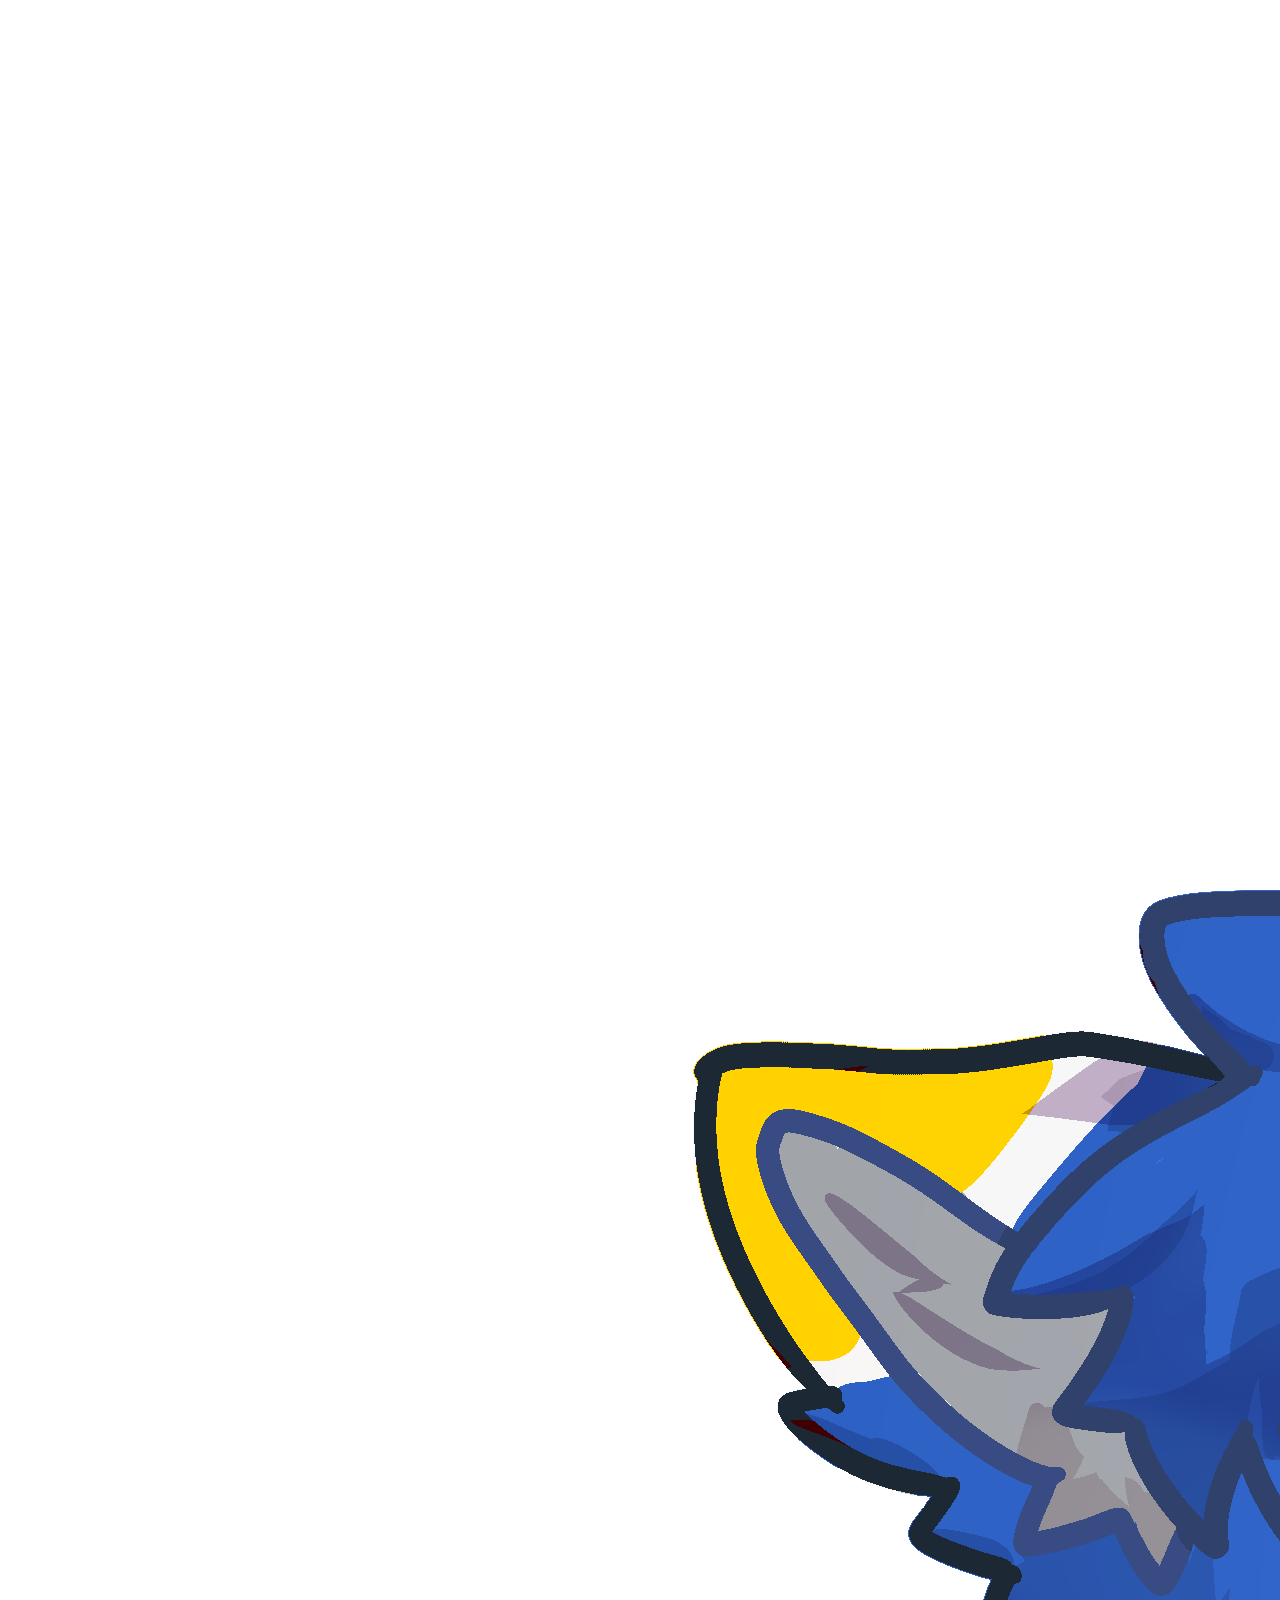
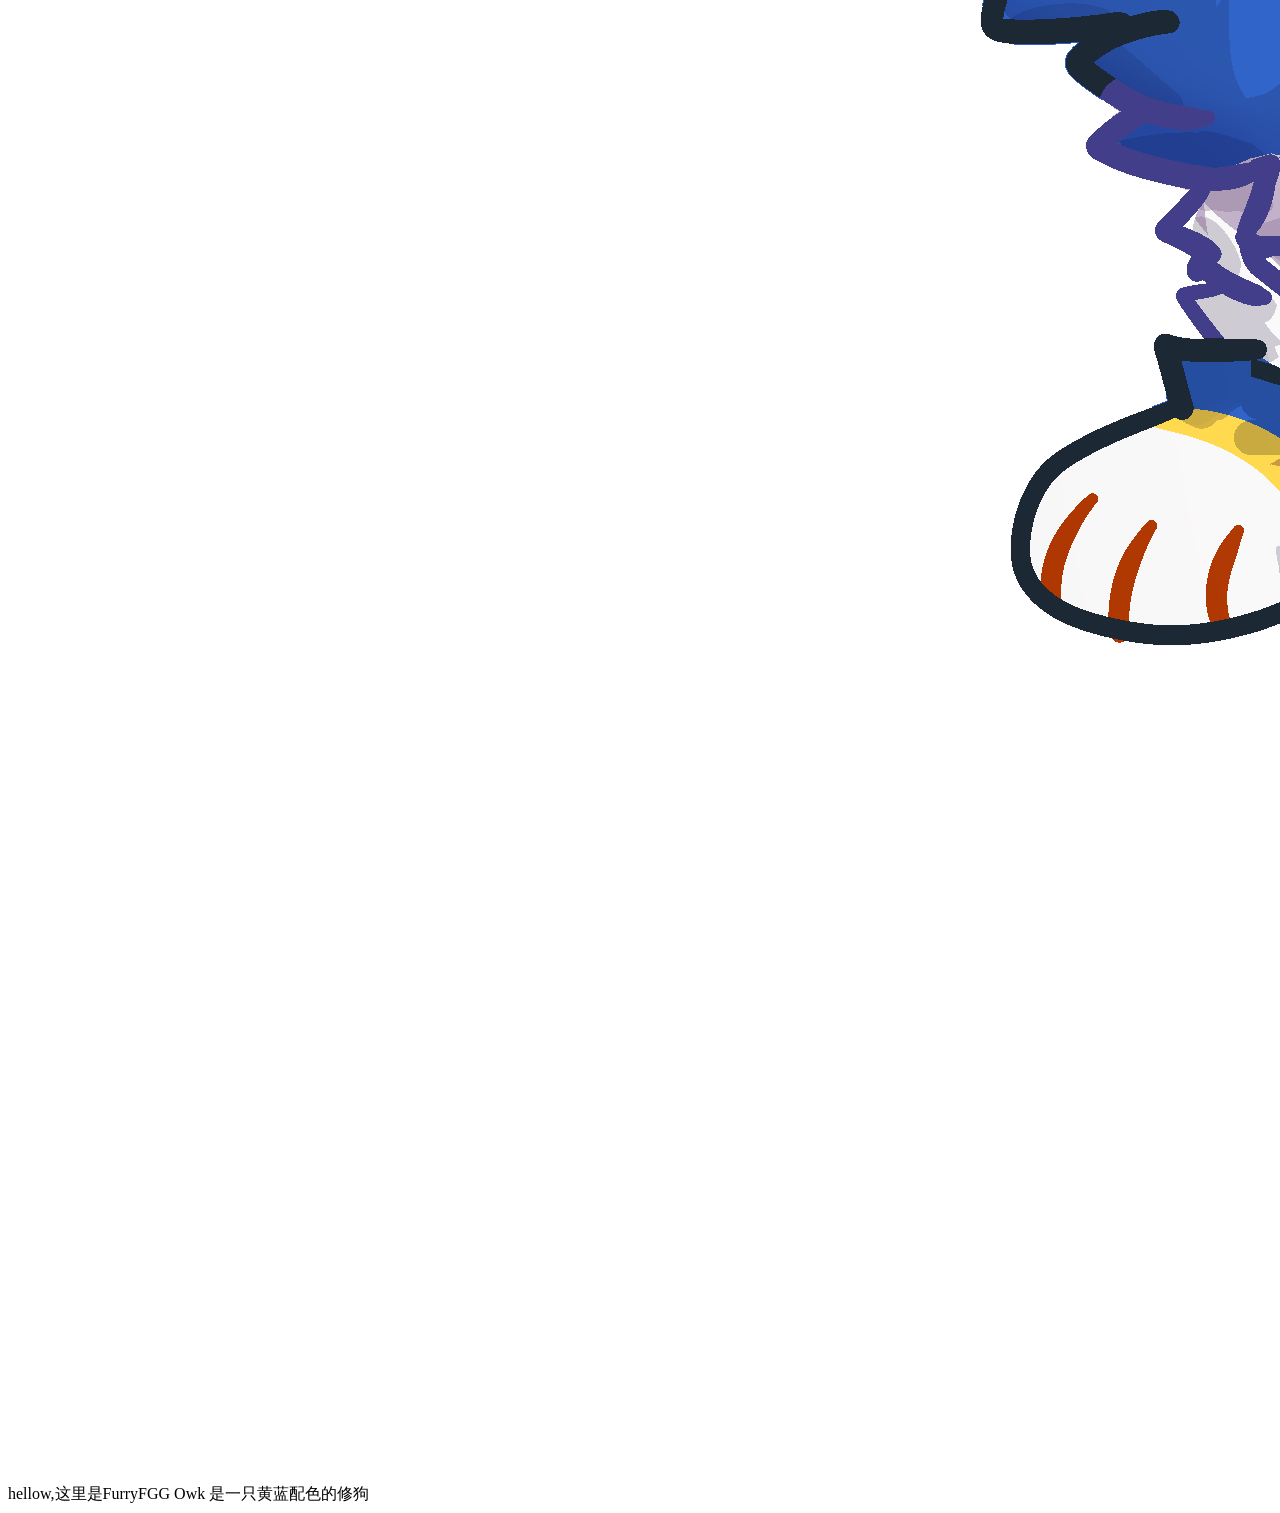
==== index.html @ 23e14002 "Update and rename Untitled-1.html to index.html" ====
<!DOCTYPE html>
<html lang="en">
<head>
    <meta charset="UTF-8">
    <meta name="viewport" content="width=device-width, initial-scale=1.0">
    <title>Document</title>
</head>
<body>
    <img src="001-4.png" alt="嗷？稿子去哪里了捏？">
    hellow,这里是FurryFGG Owk
    是一只黄蓝配色的修狗
</body>
</html>
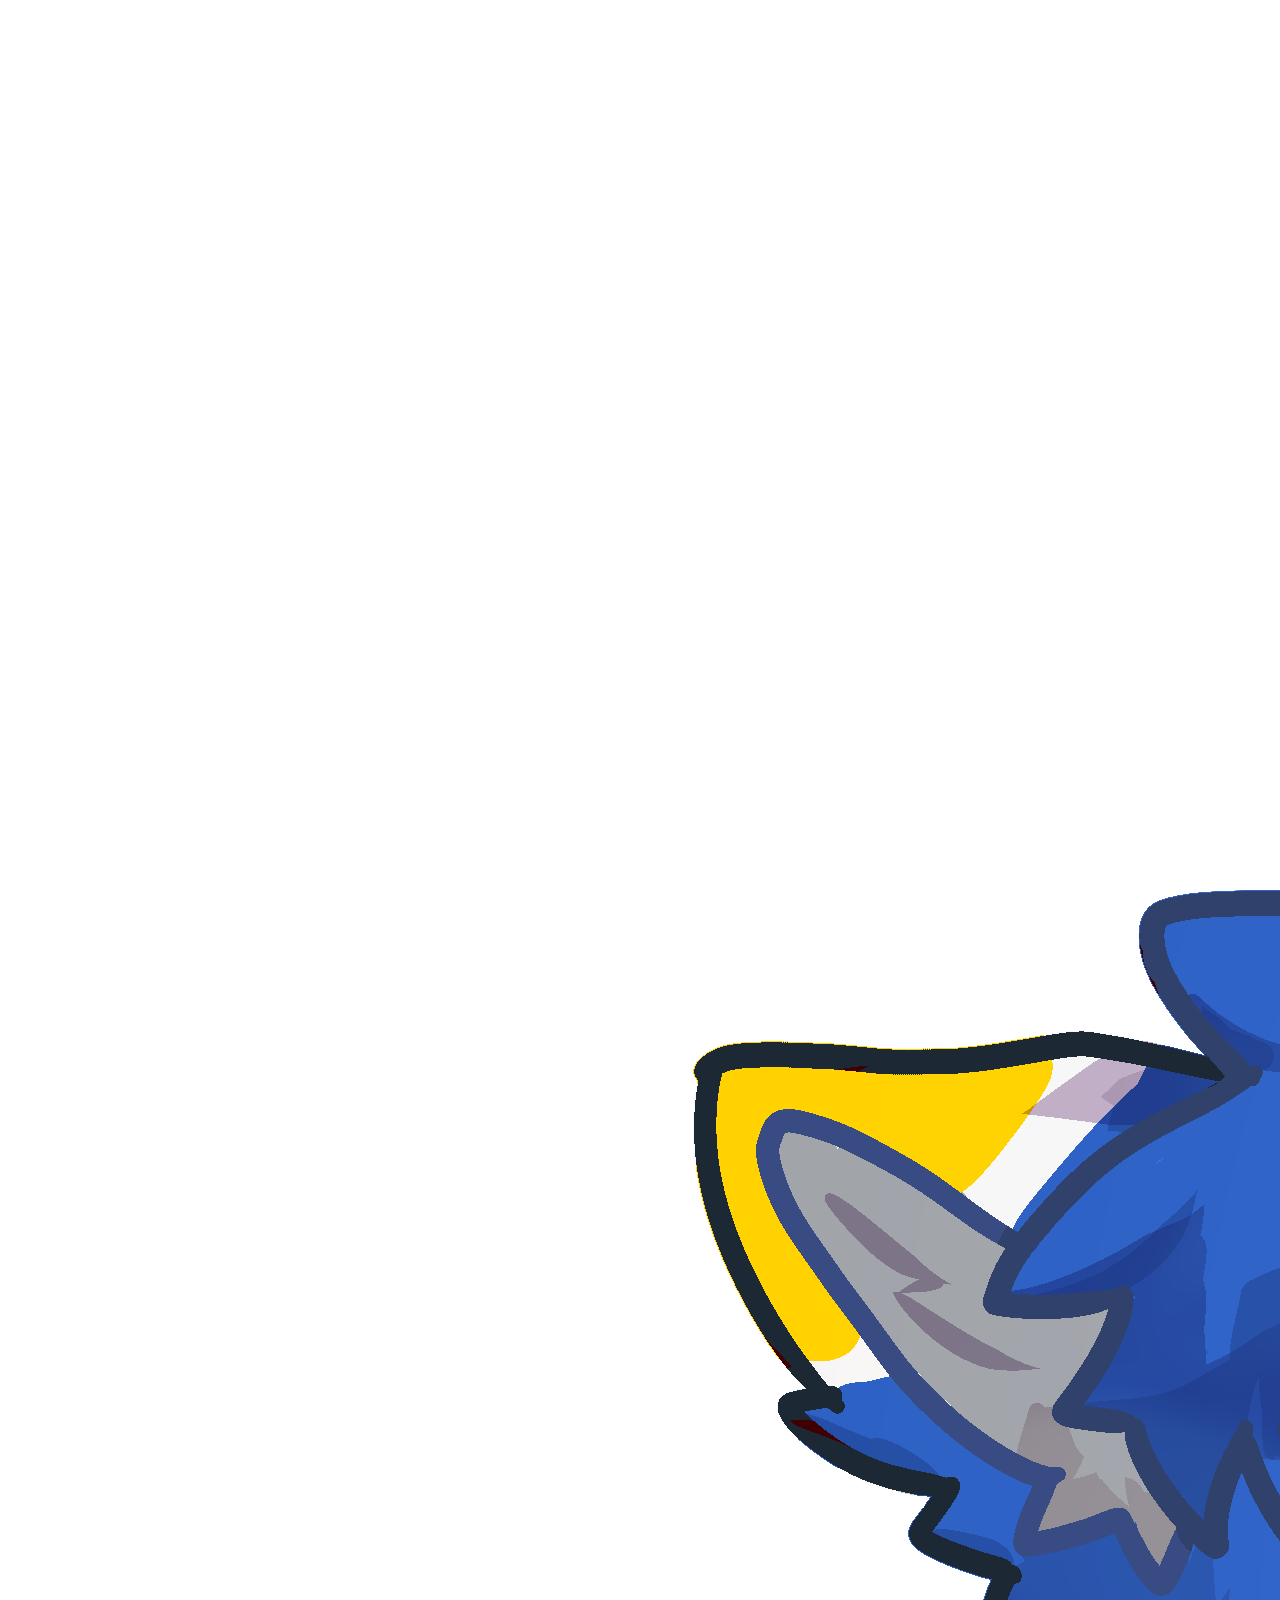
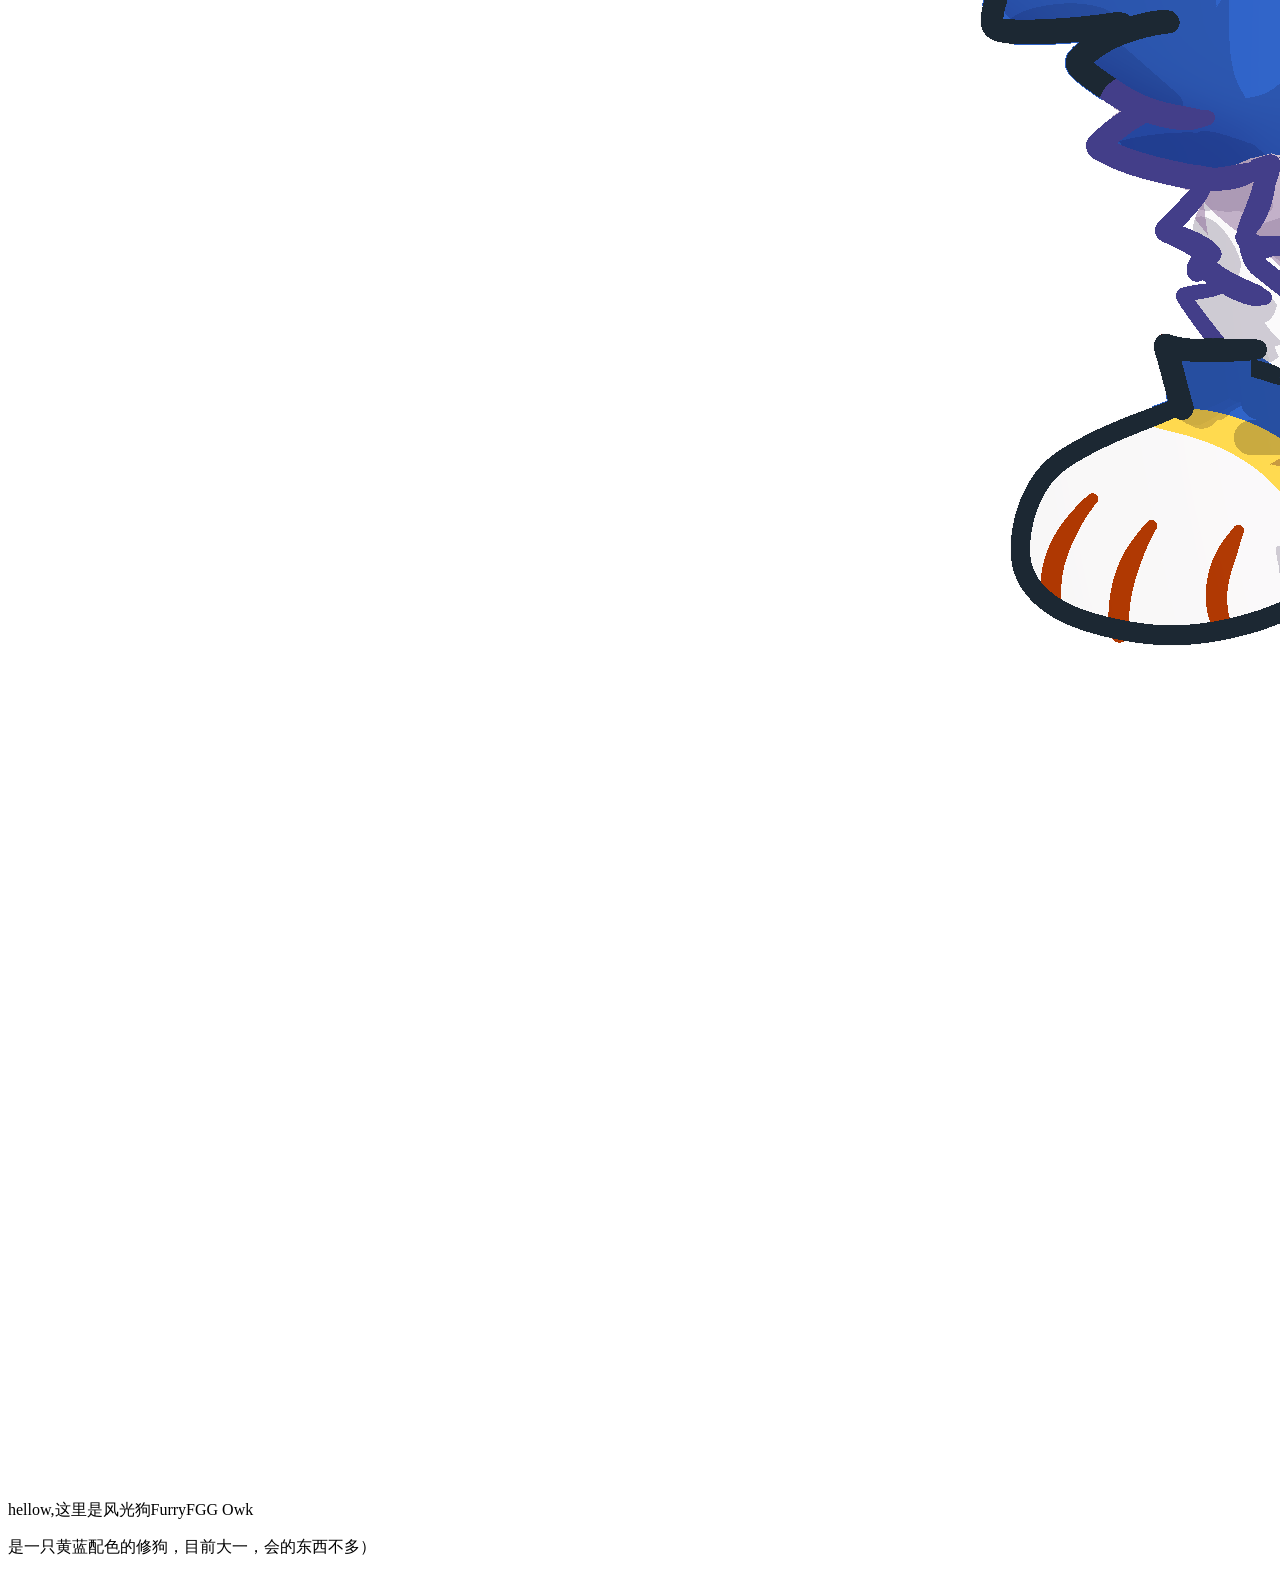
==== commit 3b3ea36e: "Update index.html" ====
--- a/index.html
+++ b/index.html
@@ -7,7 +7,7 @@
 </head>
 <body>
     <img src="001-4.png" alt="嗷？稿子去哪里了捏？">
-    hellow,这里是FurryFGG Owk
-    是一只黄蓝配色的修狗
+    <p>hellow,这里是风光狗FurryFGG Owk</p>
+    <p>是一只黄蓝配色的修狗，目前大一，会的东西不多）</p>
 </body>
 </html>
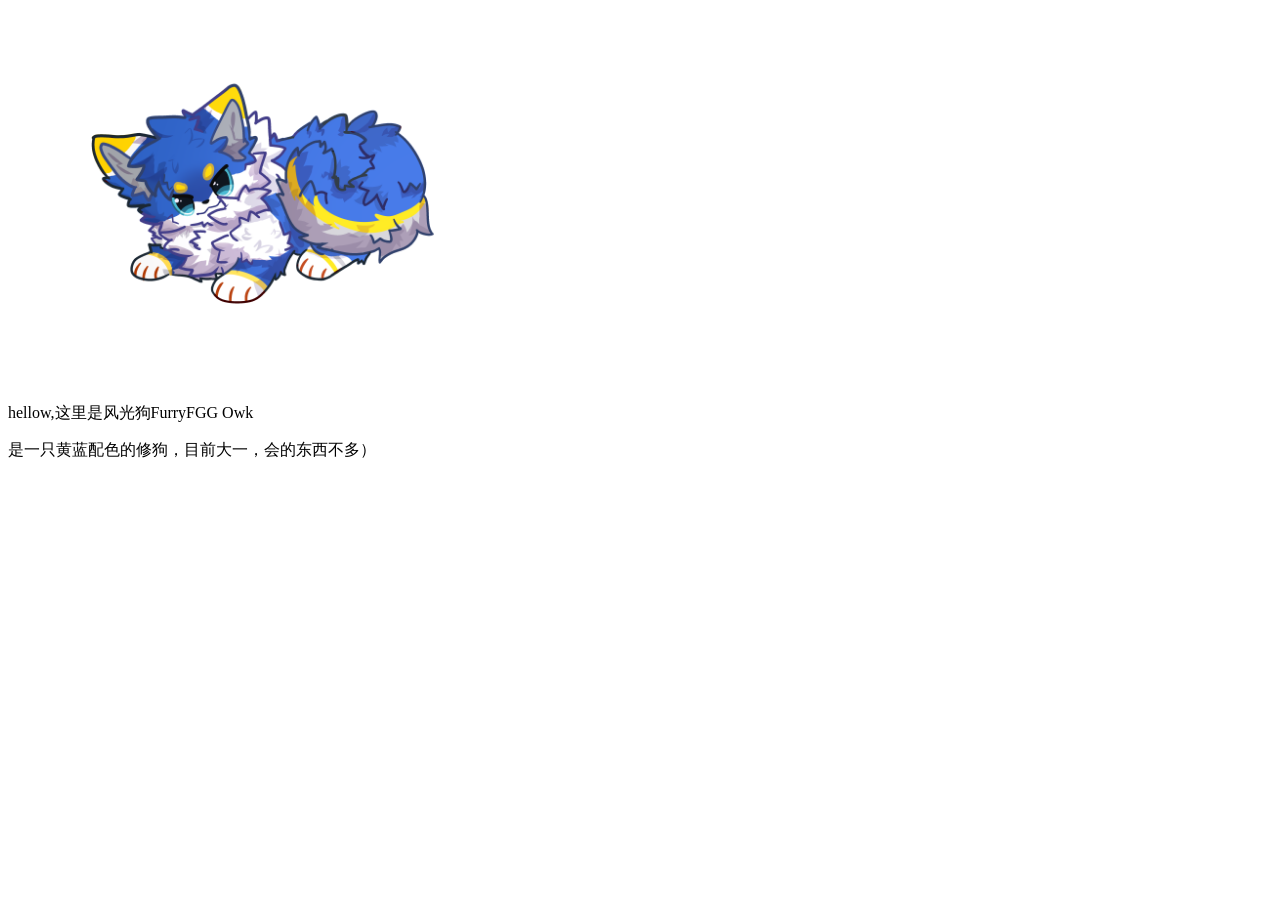
==== commit fd47031b: "Update index.html" ====
--- a/index.html
+++ b/index.html
@@ -6,7 +6,7 @@
     <title>Document</title>
 </head>
 <body>
-    <img src="001-4.png" alt="嗷？稿子去哪里了捏？">
+    <img src="001-4.png" width="500" alt="嗷？稿子去哪里了捏？">
     <p>hellow,这里是风光狗FurryFGG Owk</p>
     <p>是一只黄蓝配色的修狗，目前大一，会的东西不多）</p>
 </body>
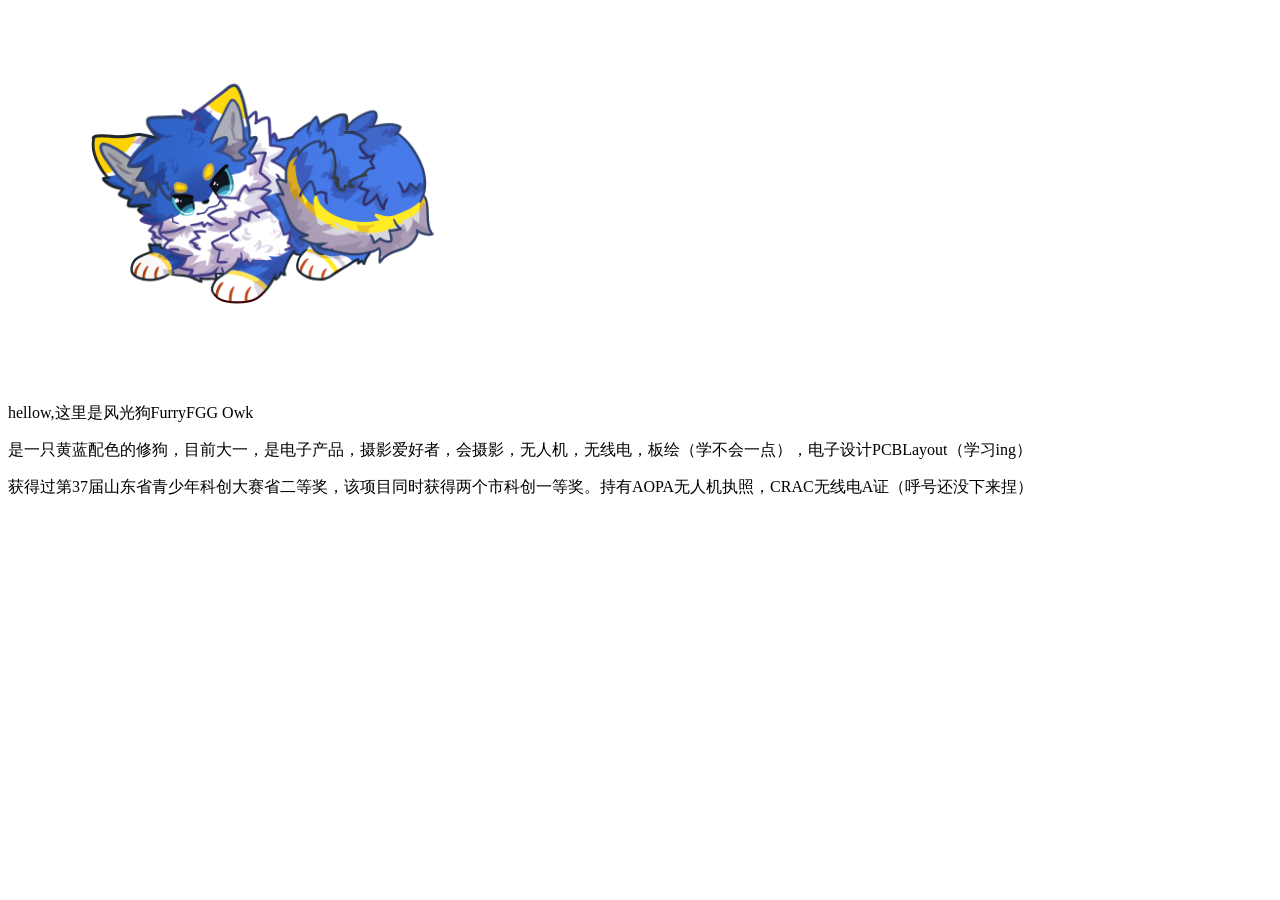
==== commit 7f468c36: "Update index.html" ====
--- a/index.html
+++ b/index.html
@@ -8,6 +8,7 @@
 <body>
     <img src="001-4.png" width="500" alt="嗷？稿子去哪里了捏？">
     <p>hellow,这里是风光狗FurryFGG Owk</p>
-    <p>是一只黄蓝配色的修狗，目前大一，会的东西不多）</p>
+    <p>是一只黄蓝配色的修狗，目前大一，是电子产品，摄影爱好者，会摄影，无人机，无线电，板绘（学不会一点），电子设计PCBLayout（学习ing）</p>
+    <p>获得过第37届山东省青少年科创大赛省二等奖，该项目同时获得两个市科创一等奖。持有AOPA无人机执照，CRAC无线电A证（呼号还没下来捏）</p>
 </body>
 </html>
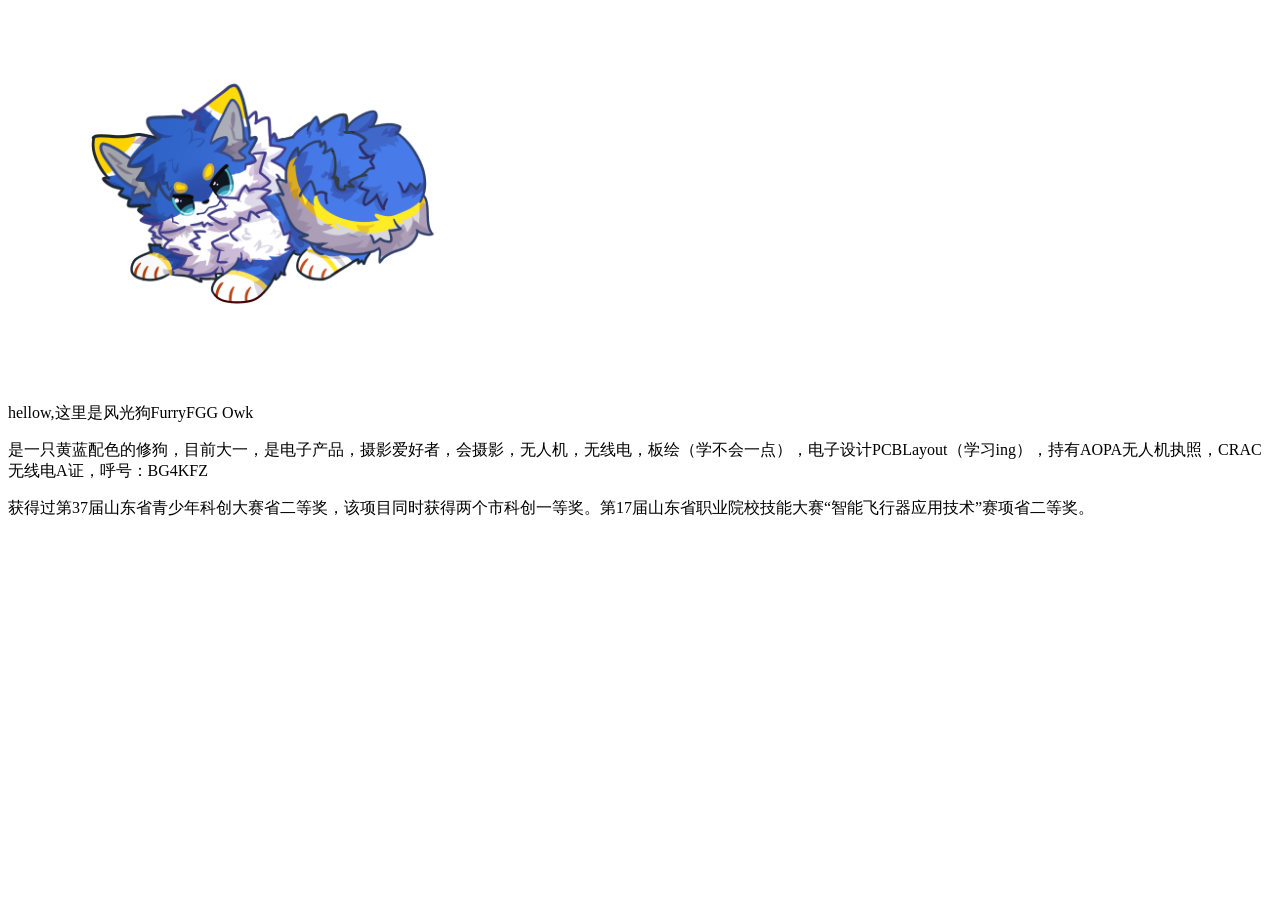
==== commit 95823520: "index.html" ====
--- a/index.html
+++ b/index.html
@@ -8,7 +8,7 @@
 <body>
     <img src="001-4.png" width="500" alt="嗷？稿子去哪里了捏？">
     <p>hellow,这里是风光狗FurryFGG Owk</p>
-    <p>是一只黄蓝配色的修狗，目前大一，是电子产品，摄影爱好者，会摄影，无人机，无线电，板绘（学不会一点），电子设计PCBLayout（学习ing）</p>
-    <p>获得过第37届山东省青少年科创大赛省二等奖，该项目同时获得两个市科创一等奖。持有AOPA无人机执照，CRAC无线电A证（呼号还没下来捏）</p>
+    <p>是一只黄蓝配色的修狗，目前大一，是电子产品，摄影爱好者，会摄影，无人机，无线电，板绘（学不会一点），电子设计PCBLayout（学习ing），持有AOPA无人机执照，CRAC无线电A证，呼号：BG4KFZ</p>
+    <p>获得过第37届山东省青少年科创大赛省二等奖，该项目同时获得两个市科创一等奖。第17届山东省职业院校技能大赛“智能飞行器应用技术”赛项省二等奖。</p>
 </body>
 </html>
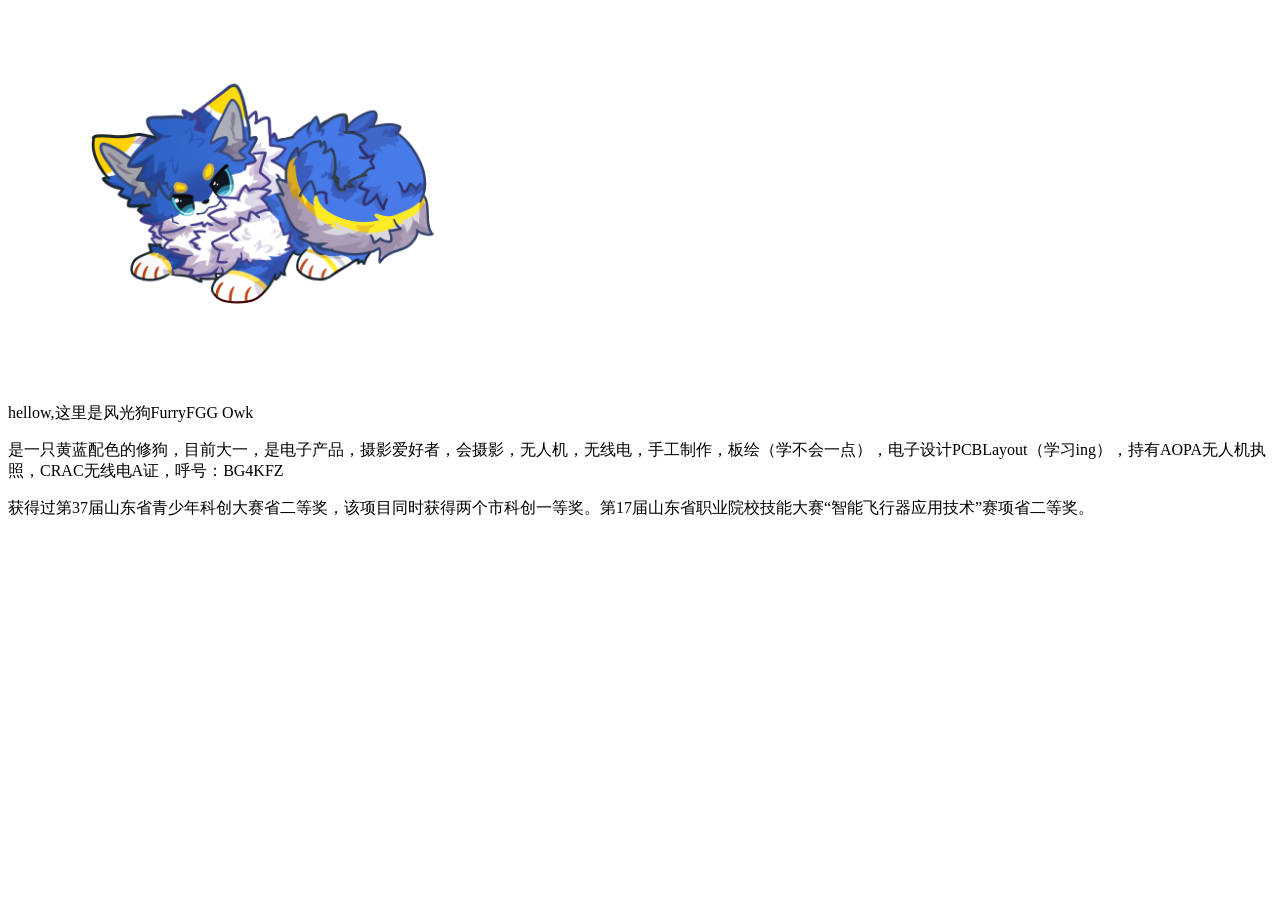
==== commit 83382568: "index.html" ====
--- a/index.html
+++ b/index.html
@@ -8,7 +8,7 @@
 <body>
     <img src="001-4.png" width="500" alt="嗷？稿子去哪里了捏？">
     <p>hellow,这里是风光狗FurryFGG Owk</p>
-    <p>是一只黄蓝配色的修狗，目前大一，是电子产品，摄影爱好者，会摄影，无人机，无线电，板绘（学不会一点），电子设计PCBLayout（学习ing），持有AOPA无人机执照，CRAC无线电A证，呼号：BG4KFZ</p>
+    <p>是一只黄蓝配色的修狗，目前大一，是电子产品，摄影爱好者，会摄影，无人机，无线电，手工制作，板绘（学不会一点），电子设计PCBLayout（学习ing），持有AOPA无人机执照，CRAC无线电A证，呼号：BG4KFZ</p>
     <p>获得过第37届山东省青少年科创大赛省二等奖，该项目同时获得两个市科创一等奖。第17届山东省职业院校技能大赛“智能飞行器应用技术”赛项省二等奖。</p>
 </body>
 </html>
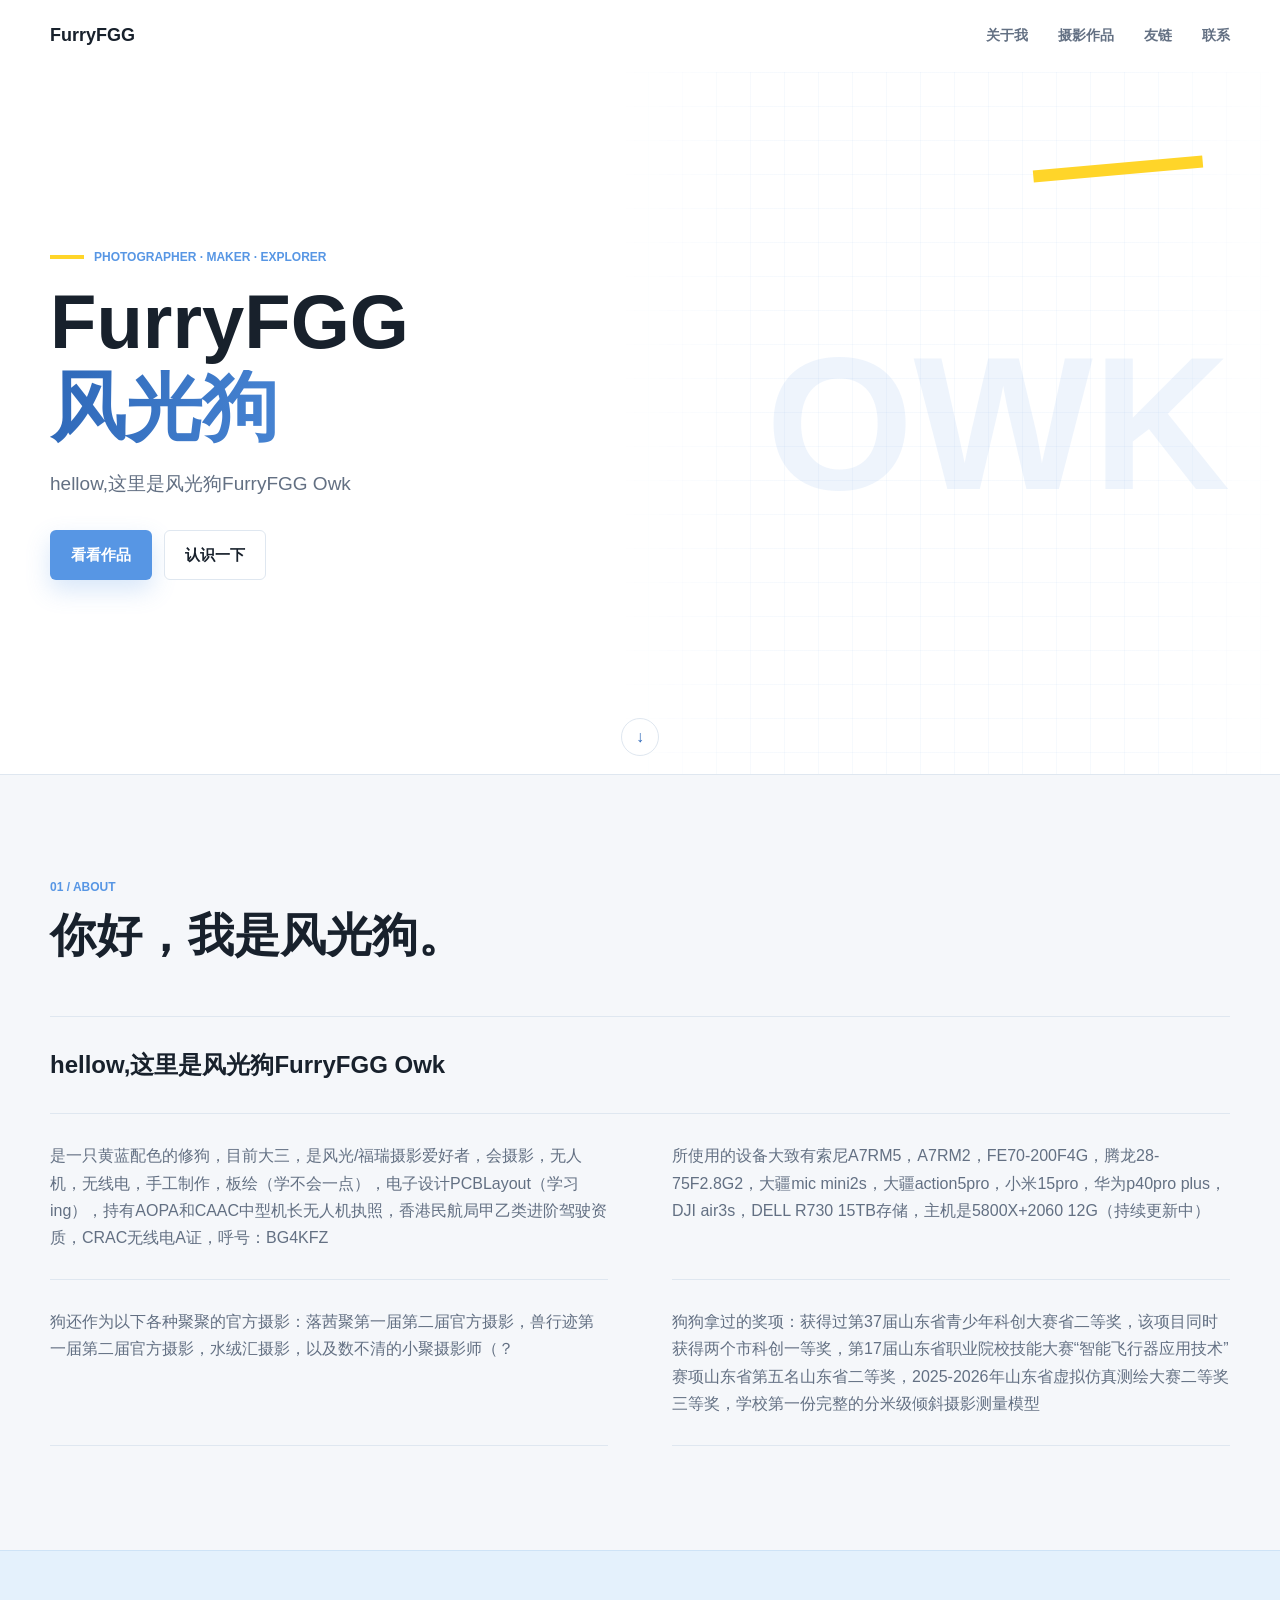
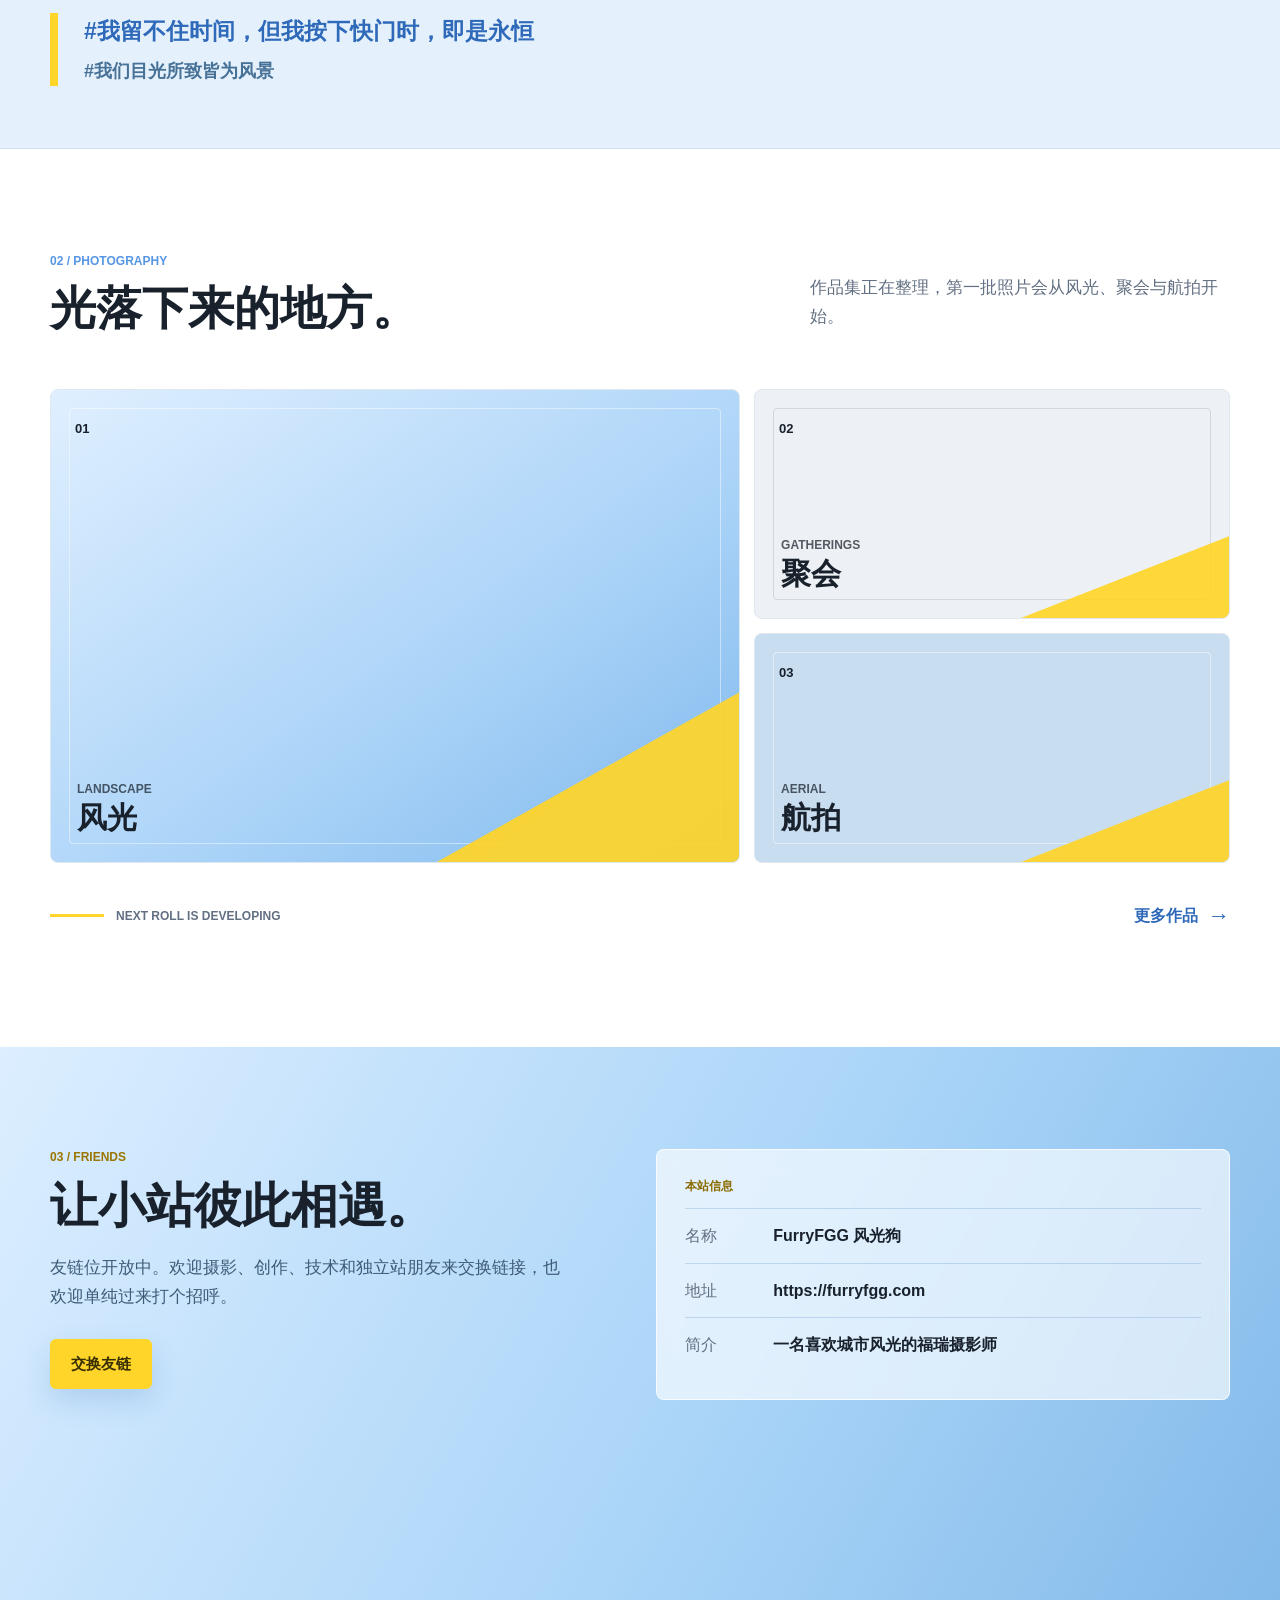
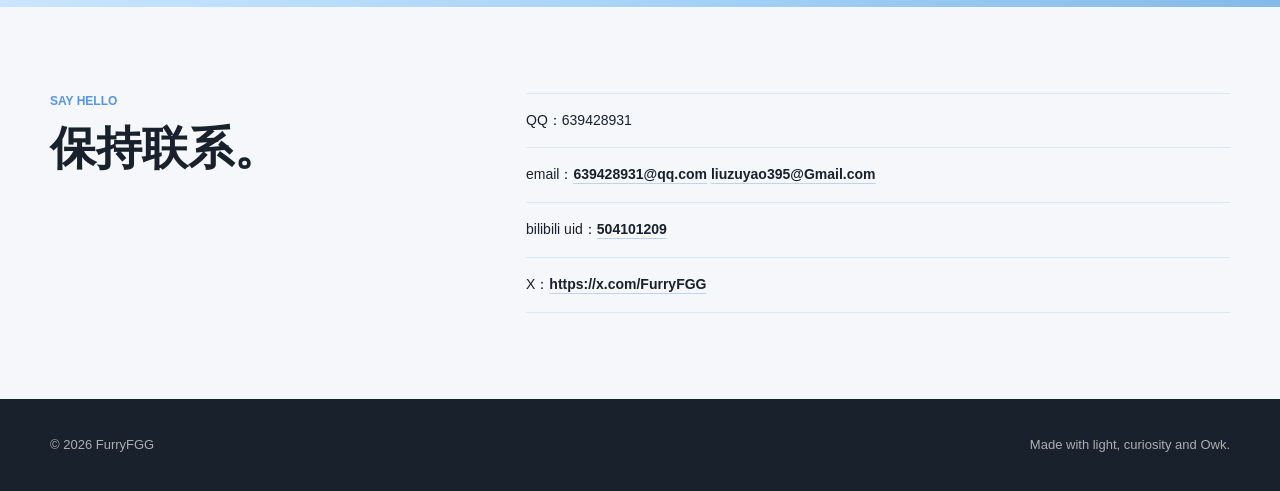
==== commit 31b45faa: "Redesign personal photography site" ====
--- a/index.html
+++ b/index.html
@@ -1,14 +1,203 @@
-<!DOCTYPE html>
-<html lang="en">
-<head>
-    <meta charset="UTF-8">
-    <meta name="viewport" content="width=device-width, initial-scale=1.0">
-    <title>Document</title>
-</head>
-<body>
-    <img src="001-4.png" width="500" alt="嗷？稿子去哪里了捏？">
-    <p>hellow,这里是风光狗FurryFGG Owk</p>
-    <p>是一只黄蓝配色的修狗，目前大一，是电子产品，摄影爱好者，会摄影，无人机，无线电，手工制作，板绘（学不会一点），电子设计PCBLayout（学习ing），持有AOPA无人机执照，CRAC无线电A证，呼号：BG4KFZ</p>
-    <p>获得过第37届山东省青少年科创大赛省二等奖，该项目同时获得两个市科创一等奖。第17届山东省职业院校技能大赛“智能飞行器应用技术”赛项省二等奖。</p>
-</body>
-</html>
+<!doctype html>
+<html lang="zh-CN">
+  <head>
+    <meta charset="UTF-8" />
+    <meta name="viewport" content="width=device-width, initial-scale=1.0" />
+    <meta name="theme-color" content="#4f8fe8" />
+    <meta
+      name="description"
+      content="FurryFGG 风光狗的个人主页，记录摄影、无人机、无线电与创作。"
+    />
+    <meta property="og:type" content="website" />
+    <meta property="og:title" content="FurryFGG 风光狗" />
+    <meta
+      property="og:description"
+      content="把光影、飞行与毛茸茸的日常装进一座小站。"
+    />
+    <meta property="og:url" content="https://furryfgg.com/" />
+    <title>FurryFGG 风光狗的个人网站 Owk</title>
+    <link rel="canonical" href="https://furryfgg.com/" />
+    <link rel="manifest" href="site.webmanifest" />
+    <link rel="stylesheet" href="styles.css" />
+    <script src="script.js" defer></script>
+  </head>
+  <body>
+    <a class="skip-link" href="#main">跳到主要内容</a>
+
+    <header class="site-header" data-header>
+      <a class="brand" href="#top" aria-label="返回首页">
+        <span>FurryFGG</span>
+      </a>
+
+      <button
+        class="menu-toggle"
+        type="button"
+        aria-label="打开导航"
+        aria-expanded="false"
+        aria-controls="site-nav"
+        data-menu-toggle
+      >
+        <span></span>
+        <span></span>
+        <span></span>
+      </button>
+
+      <nav class="site-nav" id="site-nav" aria-label="主要导航" data-nav>
+        <a href="#about">关于我</a>
+        <a href="#photography">摄影作品</a>
+        <a href="#friends">友链</a>
+        <a href="#contact">联系</a>
+      </nav>
+    </header>
+
+    <main id="main">
+      <section class="hero" id="top" aria-labelledby="hero-title">
+        <div class="hero-grid" aria-hidden="true"></div>
+        <div class="hero-accent" aria-hidden="true"></div>
+
+        <div class="hero-inner">
+          <div class="hero-copy">
+            <p class="eyebrow">PHOTOGRAPHER · MAKER · EXPLORER</p>
+            <h1 id="hero-title">
+              <span>FurryFGG</span>
+              <strong>风光狗</strong>
+            </h1>
+            <p class="hero-lead">hellow,这里是风光狗FurryFGG Owk</p>
+            <div class="hero-actions">
+              <a class="button button-primary" href="#photography">看看作品</a>
+              <a class="button button-secondary" href="#about">认识一下</a>
+            </div>
+          </div>
+          <p class="hero-watermark" aria-hidden="true">OWK</p>
+        </div>
+
+        <a class="scroll-cue" href="#about" aria-label="向下查看关于我">
+          <span aria-hidden="true">↓</span>
+        </a>
+      </section>
+
+      <section class="section about-section" id="about" aria-labelledby="about-title">
+        <div class="section-inner">
+          <div class="section-heading reveal">
+            <p class="section-number">01 / ABOUT</p>
+            <h2 id="about-title">你好，我是风光狗。</h2>
+          </div>
+
+          <div class="about-source reveal">
+            <p>hellow,这里是风光狗FurryFGG Owk</p>
+            <p>是一只黄蓝配色的修狗，目前大三，是风光/福瑞摄影爱好者，会摄影，无人机，无线电，手工制作，板绘（学不会一点），电子设计PCBLayout（学习ing），持有AOPA和CAAC中型机长无人机执照，香港民航局甲乙类进阶驾驶资质，CRAC无线电A证，呼号：BG4KFZ</p>
+            <p>所使用的设备大致有索尼A7RM5，A7RM2，FE70-200F4G，腾龙28-75F2.8G2，大疆mic mini2s，大疆action5pro，小米15pro，华为p40pro plus，DJI air3s，DELL R730 15TB存储，主机是5800X+2060 12G（持续更新中）</p>
+            <p>狗还作为以下各种聚聚的官方摄影：落茜聚第一届第二届官方摄影，兽行迹第一届第二届官方摄影，水绒汇摄影，以及数不清的小聚摄影师（？</p>
+            <p>狗狗拿过的奖项：获得过第37届山东省青少年科创大赛省二等奖，该项目同时获得两个市科创一等奖，第17届山东省职业院校技能大赛“智能飞行器应用技术”赛项山东省第五名山东省二等奖，2025-2026年山东省虚拟仿真测绘大赛二等奖三等奖，学校第一份完整的分米级倾斜摄影测量模型</p>
+          </div>
+        </div>
+      </section>
+
+      <aside class="signature-band reveal" aria-label="个人签名">
+        <div class="signature-inner">
+          <span aria-hidden="true"></span>
+          <blockquote>
+            <p>#我留不住时间，但我按下快门时，即是永恒</p>
+            <p>#我们目光所致皆为风景</p>
+          </blockquote>
+        </div>
+      </aside>
+
+      <section class="section photography-section" id="photography" aria-labelledby="photo-title">
+        <div class="section-inner">
+          <div class="section-heading section-heading-row reveal">
+            <div>
+              <p class="section-number">02 / PHOTOGRAPHY</p>
+              <h2 id="photo-title">光落下来的地方。</h2>
+            </div>
+            <p>作品集正在整理，第一批照片会从风光、聚会与航拍开始。</p>
+          </div>
+
+          <div class="photo-grid" aria-label="摄影作品占位">
+            <article class="photo-slot photo-slot-feature reveal">
+              <span class="photo-index">01</span>
+              <div>
+                <p>LANDSCAPE</p>
+                <h3>风光</h3>
+              </div>
+            </article>
+            <article class="photo-slot photo-slot-warm reveal">
+              <span class="photo-index">02</span>
+              <div>
+                <p>GATHERINGS</p>
+                <h3>聚会</h3>
+              </div>
+            </article>
+            <article class="photo-slot photo-slot-dark reveal">
+              <span class="photo-index">03</span>
+              <div>
+                <p>AERIAL</p>
+                <h3>航拍</h3>
+              </div>
+            </article>
+          </div>
+
+          <div class="photo-footer reveal">
+            <p class="coming-note"><span></span> NEXT ROLL IS DEVELOPING</p>
+            <a class="more-link" href="gallery.html">更多作品 <span aria-hidden="true">→</span></a>
+          </div>
+        </div>
+      </section>
+
+      <section class="friends-section" id="friends" aria-labelledby="friends-title">
+        <div class="friends-inner">
+          <div class="friends-copy reveal">
+            <p class="section-number section-number-light">03 / FRIENDS</p>
+            <h2 id="friends-title">让小站彼此相遇。</h2>
+            <p>
+              友链位开放中。欢迎摄影、创作、技术和独立站朋友来交换链接，也欢迎单纯过来打个招呼。
+            </p>
+            <a
+              class="button button-yellow"
+              href="mailto:liuzuyao395@gmail.com?subject=FurryFGG%20友链交换"
+            >交换友链</a>
+          </div>
+
+          <div class="friend-info reveal" aria-label="本站友链信息">
+            <p class="friend-info-label">本站信息</p>
+            <dl>
+              <div>
+                <dt>名称</dt>
+                <dd>FurryFGG 风光狗</dd>
+              </div>
+              <div>
+                <dt>地址</dt>
+                <dd>https://furryfgg.com</dd>
+              </div>
+              <div>
+                <dt>简介</dt>
+                <dd>一名喜欢城市风光的福瑞摄影师</dd>
+              </div>
+            </dl>
+          </div>
+        </div>
+      </section>
+
+      <section class="section contact-section" id="contact" aria-labelledby="contact-title">
+        <div class="section-inner contact-inner reveal">
+          <div>
+            <p class="section-number">SAY HELLO</p>
+            <h2 id="contact-title">保持联系。</h2>
+          </div>
+
+          <div class="contact-source">
+            <p>QQ：639428931</p>
+            <p>email：<a href="mailto:639428931@qq.com">639428931@qq.com</a> <a href="mailto:liuzuyao395@Gmail.com">liuzuyao395@Gmail.com</a></p>
+            <p>bilibili uid：<a href="https://space.bilibili.com/504101209" target="_blank" rel="noreferrer">504101209</a></p>
+            <p>X：<a href="https://x.com/FurryFGG" target="_blank" rel="noreferrer">https://x.com/FurryFGG</a></p>
+          </div>
+        </div>
+      </section>
+    </main>
+
+    <footer class="site-footer">
+      <p>© <span data-year>2026</span> FurryFGG</p>
+      <p>Made with light, curiosity and Owk.</p>
+    </footer>
+  </body>
+</html>
--- a/styles.css
+++ b/styles.css
@@ -0,0 +1,1234 @@
+:root {
+  --blue: #5796e4;
+  --blue-deep: #2f69b9;
+  --blue-light: #b8ddff;
+  --yellow: #ffd529;
+  --yellow-deep: #e4ac00;
+  --ink: #18212c;
+  --muted: #637083;
+  --paper: #ffffff;
+  --soft: #f5f7fa;
+  --line: #dfe7f0;
+  --header-height: 72px;
+  --content-width: 1180px;
+  --shadow: 0 18px 55px rgba(47, 105, 185, 0.12);
+}
+
+*,
+*::before,
+*::after {
+  box-sizing: border-box;
+  letter-spacing: 0;
+}
+
+html {
+  scroll-behavior: smooth;
+  scroll-padding-top: calc(var(--header-height) + 20px);
+}
+
+body {
+  margin: 0;
+  color: var(--ink);
+  background: var(--paper);
+  font-family: "Segoe UI", "PingFang SC", "Microsoft YaHei", sans-serif;
+  font-size: 16px;
+  line-height: 1.7;
+  -webkit-font-smoothing: antialiased;
+}
+
+body.nav-open {
+  overflow: hidden;
+}
+
+a {
+  color: inherit;
+  text-decoration: none;
+}
+
+button,
+a {
+  -webkit-tap-highlight-color: transparent;
+}
+
+button {
+  color: inherit;
+  font: inherit;
+}
+
+.skip-link {
+  position: fixed;
+  z-index: 1000;
+  top: 12px;
+  left: 12px;
+  padding: 8px 12px;
+  color: var(--paper);
+  background: var(--blue-deep);
+  border-radius: 4px;
+  transform: translateY(-160%);
+}
+
+.skip-link:focus {
+  transform: translateY(0);
+}
+
+.site-header {
+  position: fixed;
+  z-index: 100;
+  top: 0;
+  right: 0;
+  left: 0;
+  height: var(--header-height);
+  display: flex;
+  align-items: center;
+  justify-content: space-between;
+  padding: 0 max(24px, calc((100% - var(--content-width)) / 2));
+  border-bottom: 1px solid transparent;
+  background: rgba(255, 255, 255, 0.84);
+  backdrop-filter: blur(16px);
+  transition: box-shadow 180ms ease, border-color 180ms ease;
+}
+
+.site-header.is-scrolled {
+  border-color: rgba(220, 226, 234, 0.88);
+  box-shadow: 0 8px 24px rgba(24, 33, 44, 0.06);
+}
+
+.brand {
+  display: inline-flex;
+  align-items: center;
+  gap: 10px;
+  font-size: 18px;
+  font-weight: 760;
+}
+
+.site-nav {
+  display: flex;
+  align-items: center;
+  gap: 30px;
+}
+
+.site-nav a {
+  position: relative;
+  padding: 8px 0;
+  color: var(--muted);
+  font-size: 14px;
+  font-weight: 650;
+  transition: color 160ms ease;
+}
+
+.site-nav a::after {
+  position: absolute;
+  right: 0;
+  bottom: 1px;
+  left: 0;
+  height: 2px;
+  content: "";
+  background: var(--yellow);
+  transform: scaleX(0);
+  transform-origin: right;
+  transition: transform 180ms ease;
+}
+
+.site-nav a:hover,
+.site-nav a:focus-visible,
+.site-nav a.is-active {
+  color: var(--blue-deep);
+}
+
+.site-nav a:hover::after,
+.site-nav a:focus-visible::after,
+.site-nav a.is-active::after {
+  transform: scaleX(1);
+  transform-origin: left;
+}
+
+.menu-toggle {
+  display: none;
+  width: 44px;
+  height: 44px;
+  padding: 11px;
+  border: 0;
+  background: transparent;
+  cursor: pointer;
+}
+
+.menu-toggle span {
+  display: block;
+  width: 22px;
+  height: 2px;
+  margin: 4px 0;
+  background: var(--ink);
+  transition: transform 180ms ease, opacity 180ms ease;
+}
+
+.hero {
+  position: relative;
+  min-height: 78svh;
+  margin-top: var(--header-height);
+  overflow: hidden;
+  background: var(--paper);
+}
+
+.hero-inner {
+  position: relative;
+  z-index: 2;
+  width: min(calc(100% - 48px), var(--content-width));
+  min-height: 78svh;
+  margin: 0 auto;
+  display: flex;
+  align-items: center;
+}
+
+.hero-copy {
+  position: relative;
+  z-index: 3;
+  width: 70%;
+  padding: 54px 0 80px;
+}
+
+.eyebrow,
+.section-number,
+.photo-slot p,
+.coming-note,
+.friend-info-label {
+  margin: 0;
+  font-size: 12px;
+  line-height: 1.4;
+  font-weight: 800;
+  text-transform: uppercase;
+}
+
+.eyebrow {
+  display: inline-flex;
+  align-items: center;
+  gap: 10px;
+  color: var(--blue);
+}
+
+.eyebrow::before {
+  width: 34px;
+  height: 4px;
+  content: "";
+  background: var(--yellow);
+}
+
+.hero h1 {
+  margin: 18px 0 24px;
+  font-size: 76px;
+  line-height: 0.98;
+  font-weight: 820;
+}
+
+.hero h1 span,
+.hero h1 strong {
+  display: block;
+}
+
+.hero h1 span {
+  color: var(--ink);
+}
+
+.hero h1 strong {
+  margin-top: 10px;
+  color: transparent;
+  background: linear-gradient(100deg, var(--blue-deep), var(--blue), var(--blue-light));
+  background-clip: text;
+  -webkit-background-clip: text;
+  font-weight: inherit;
+}
+
+.hero-lead {
+  max-width: 560px;
+  margin: 0;
+  color: var(--muted);
+  font-size: 19px;
+}
+
+.hero-actions {
+  display: flex;
+  flex-wrap: wrap;
+  gap: 12px;
+  margin-top: 30px;
+}
+
+.button {
+  min-height: 46px;
+  display: inline-flex;
+  align-items: center;
+  justify-content: center;
+  padding: 11px 20px;
+  border: 1px solid transparent;
+  border-radius: 6px;
+  font-size: 15px;
+  font-weight: 750;
+  transition: transform 160ms ease, box-shadow 160ms ease, background 160ms ease;
+}
+
+.button:hover {
+  transform: translateY(-2px);
+}
+
+.button:focus-visible,
+.site-nav a:focus-visible,
+.contact-source a:focus-visible,
+.menu-toggle:focus-visible {
+  outline: 3px solid rgba(87, 150, 228, 0.28);
+  outline-offset: 3px;
+}
+
+.button-primary {
+  color: var(--paper);
+  background: var(--blue);
+  box-shadow: 0 10px 24px rgba(87, 150, 228, 0.24);
+}
+
+.button-primary:hover {
+  background: var(--blue-deep);
+}
+
+.button-secondary {
+  color: var(--ink);
+  border-color: var(--line);
+  background: var(--paper);
+}
+
+.button-secondary:hover {
+  border-color: var(--yellow-deep);
+  box-shadow: 0 10px 24px rgba(24, 33, 44, 0.08);
+}
+
+.hero-watermark {
+  position: absolute;
+  z-index: 1;
+  right: 0;
+  margin: 0;
+  color: rgba(87, 150, 228, 0.1);
+  font-size: 190px;
+  line-height: 1;
+  font-weight: 900;
+  user-select: none;
+}
+
+.hero-grid {
+  position: absolute;
+  inset: 0 0 0 48%;
+  opacity: 0.72;
+  background-image: linear-gradient(rgba(87, 150, 228, 0.07) 1px, transparent 1px),
+    linear-gradient(90deg, rgba(87, 150, 228, 0.07) 1px, transparent 1px);
+  background-size: 34px 34px;
+  mask-image: linear-gradient(to right, transparent, #000 22%, #000 80%, transparent);
+}
+
+.hero-accent {
+  position: absolute;
+  z-index: 1;
+  top: 13%;
+  right: 6%;
+  width: 170px;
+  height: 12px;
+  background: var(--yellow);
+  transform: rotate(-5deg);
+}
+
+.scroll-cue {
+  position: absolute;
+  z-index: 5;
+  bottom: 18px;
+  left: 50%;
+  width: 38px;
+  height: 38px;
+  display: grid;
+  place-items: center;
+  color: var(--blue-deep);
+  border: 1px solid var(--line);
+  border-radius: 50%;
+  background: var(--paper);
+  transform: translateX(-50%);
+  animation: cue-bounce 1.8s ease-in-out infinite;
+}
+
+.section {
+  padding: 104px 24px;
+}
+
+.section-inner {
+  width: min(100%, var(--content-width));
+  margin: 0 auto;
+}
+
+.about-section {
+  background: var(--soft);
+  border-top: 1px solid var(--line);
+}
+
+.section-heading {
+  max-width: 760px;
+  margin-bottom: 54px;
+}
+
+.section-number {
+  margin-bottom: 13px;
+  color: var(--blue);
+}
+
+.section-heading h2,
+.friends-copy h2,
+.contact-inner h2 {
+  margin: 0;
+  font-size: 46px;
+  line-height: 1.15;
+}
+
+.section-heading > p:last-child {
+  margin: 18px 0 0;
+  color: var(--muted);
+  font-size: 17px;
+}
+
+.about-source {
+  display: grid;
+  grid-template-columns: repeat(2, minmax(0, 1fr));
+  gap: 0 64px;
+  border-top: 1px solid var(--line);
+}
+
+.about-source p {
+  margin: 0;
+  padding: 28px 0;
+  color: var(--muted);
+  border-bottom: 1px solid var(--line);
+}
+
+.about-source p:first-child {
+  grid-column: 1 / -1;
+  color: var(--ink);
+  font-size: 24px;
+  font-weight: 760;
+}
+
+.signature-band {
+  padding: 62px 24px;
+  background: #e4f1fc;
+  border-top: 1px solid #cee3f6;
+  border-bottom: 1px solid #cee3f6;
+}
+
+.signature-inner {
+  width: min(100%, var(--content-width));
+  margin: 0 auto;
+  display: grid;
+  grid-template-columns: 8px 1fr;
+  gap: 26px;
+  align-items: stretch;
+}
+
+.signature-inner > span {
+  background: var(--yellow);
+}
+
+.signature-inner blockquote {
+  margin: 0;
+}
+
+.signature-inner p {
+  margin: 0;
+  color: var(--blue-deep);
+  font-size: 23px;
+  line-height: 1.6;
+  font-weight: 720;
+}
+
+.signature-inner p + p {
+  margin-top: 7px;
+  color: #477196;
+  font-size: 18px;
+  font-weight: 650;
+}
+
+.photography-section {
+  background: var(--paper);
+}
+
+.section-heading-row {
+  max-width: none;
+  display: grid;
+  grid-template-columns: 1fr minmax(260px, 420px);
+  gap: 64px;
+  align-items: end;
+}
+
+.section-heading-row > p:last-child {
+  margin: 0 0 3px;
+}
+
+.photo-grid {
+  display: grid;
+  grid-template-columns: 1.45fr 1fr;
+  grid-template-rows: repeat(2, minmax(230px, 1fr));
+  gap: 14px;
+}
+
+.photo-slot {
+  position: relative;
+  min-height: 230px;
+  overflow: hidden;
+  padding: 24px;
+  border: 1px solid var(--line);
+  border-radius: 8px;
+  background-color: var(--soft);
+}
+
+.photo-slot::before,
+.photo-slot::after {
+  position: absolute;
+  content: "";
+  pointer-events: none;
+}
+
+.photo-slot::before {
+  inset: 18px;
+  border: 1px solid rgba(255, 255, 255, 0.45);
+  border-radius: 4px;
+}
+
+.photo-slot::after {
+  right: 0;
+  bottom: 0;
+  width: 44%;
+  height: 36%;
+  background: var(--yellow);
+  clip-path: polygon(100% 0, 100% 100%, 0 100%);
+  opacity: 0.92;
+}
+
+.photo-slot-feature {
+  grid-row: 1 / 3;
+  min-height: 474px;
+  color: var(--ink);
+  background: linear-gradient(145deg, #dfefff 0%, #acd4f8 58%, #7fb8ed 100%);
+}
+
+.photo-slot-warm {
+  color: var(--ink);
+  background: #edf0f4;
+}
+
+.photo-slot-warm::before {
+  border-color: rgba(24, 33, 44, 0.12);
+}
+
+.photo-slot-dark {
+  color: var(--ink);
+  background: #c9ddf1;
+}
+
+.photo-slot > div {
+  position: absolute;
+  z-index: 2;
+  bottom: 26px;
+  left: 26px;
+}
+
+.photo-slot p {
+  opacity: 0.72;
+}
+
+.photo-slot h3 {
+  margin: 2px 0 0;
+  font-size: 30px;
+  line-height: 1.2;
+}
+
+.photo-index {
+  position: relative;
+  z-index: 2;
+  font-size: 13px;
+  font-weight: 800;
+}
+
+.coming-note {
+  display: flex;
+  align-items: center;
+  gap: 12px;
+  margin: 0;
+  color: var(--muted);
+}
+
+.coming-note span {
+  width: 54px;
+  height: 3px;
+  background: var(--yellow);
+}
+
+.photo-footer {
+  display: flex;
+  align-items: center;
+  justify-content: space-between;
+  gap: 24px;
+  margin-top: 26px;
+}
+
+.more-link {
+  display: inline-flex;
+  align-items: center;
+  gap: 10px;
+  padding: 8px 0;
+  color: var(--blue-deep);
+  font-weight: 760;
+}
+
+.more-link span {
+  font-size: 22px;
+  transition: transform 160ms ease;
+}
+
+.more-link:hover span {
+  transform: translateX(5px);
+}
+
+.gallery-hero {
+  position: relative;
+  min-height: 390px;
+  margin-top: var(--header-height);
+  overflow: hidden;
+  display: flex;
+  align-items: center;
+  background: var(--soft);
+  border-bottom: 1px solid var(--line);
+}
+
+.gallery-hero-inner {
+  position: relative;
+  z-index: 2;
+  width: min(calc(100% - 48px), var(--content-width));
+  margin: 0 auto;
+  padding: 76px 0;
+}
+
+.gallery-hero h1 {
+  margin: 8px 0 14px;
+  color: transparent;
+  background: linear-gradient(100deg, var(--blue-deep), var(--blue), #8fc8f6);
+  background-clip: text;
+  -webkit-background-clip: text;
+  font-size: 64px;
+  line-height: 1.08;
+}
+
+.gallery-hero-inner > p:last-child {
+  max-width: 610px;
+  margin: 0;
+  color: var(--muted);
+  font-size: 18px;
+}
+
+.gallery-section {
+  padding: 78px 24px 110px;
+}
+
+.visually-hidden {
+  position: absolute;
+  width: 1px;
+  height: 1px;
+  padding: 0;
+  overflow: hidden;
+  clip: rect(0 0 0 0);
+  white-space: nowrap;
+  border: 0;
+}
+
+.gallery-tabs {
+  width: min(100%, 430px);
+  display: grid;
+  grid-template-columns: repeat(2, 1fr);
+  margin-bottom: 54px;
+  padding: 4px;
+  border: 1px solid var(--line);
+  border-radius: 8px;
+  background: var(--soft);
+}
+
+.gallery-tabs button {
+  min-height: 46px;
+  padding: 8px 16px;
+  color: var(--muted);
+  border: 0;
+  border-radius: 5px;
+  background: transparent;
+  font-weight: 740;
+  cursor: pointer;
+}
+
+.gallery-tabs button[aria-selected="true"] {
+  color: var(--blue-deep);
+  background: var(--paper);
+  box-shadow: 0 5px 16px rgba(47, 105, 185, 0.12);
+}
+
+.gallery-tabs button:focus-visible {
+  outline: 3px solid rgba(87, 150, 228, 0.28);
+  outline-offset: 2px;
+}
+
+.gallery-panel[hidden] {
+  display: none;
+}
+
+.gallery-panel-heading {
+  display: grid;
+  grid-template-columns: 1fr auto;
+  align-items: end;
+  gap: 18px 48px;
+  margin-bottom: 34px;
+}
+
+.gallery-panel-heading .section-number {
+  grid-column: 1 / -1;
+  margin-bottom: -8px;
+}
+
+.gallery-panel-heading h2,
+.gallery-panel-heading p {
+  margin: 0;
+}
+
+.gallery-panel-heading h2 {
+  font-size: 40px;
+  line-height: 1.15;
+}
+
+.gallery-panel-heading > p:last-child {
+  color: var(--muted);
+}
+
+.gallery-grid {
+  display: grid;
+  grid-template-columns: repeat(3, minmax(0, 1fr));
+  gap: 14px;
+}
+
+.gallery-placeholder {
+  position: relative;
+  aspect-ratio: 4 / 3;
+  overflow: hidden;
+  padding: 22px;
+  border: 1px solid var(--line);
+  border-radius: 8px;
+  background: #f0f3f7;
+}
+
+.gallery-placeholder::after {
+  position: absolute;
+  right: -12%;
+  bottom: -22%;
+  width: 58%;
+  aspect-ratio: 1;
+  content: "";
+  border: 18px solid rgba(255, 255, 255, 0.42);
+  transform: rotate(18deg);
+}
+
+.gallery-placeholder-blue {
+  background: #b9d9f5;
+}
+
+.gallery-placeholder-yellow {
+  background: #ffe680;
+}
+
+.gallery-placeholder span,
+.gallery-placeholder p {
+  position: relative;
+  z-index: 2;
+}
+
+.gallery-placeholder span {
+  font-size: 13px;
+  font-weight: 800;
+}
+
+.gallery-placeholder p {
+  position: absolute;
+  bottom: 20px;
+  left: 22px;
+  margin: 0;
+  font-size: 19px;
+  font-weight: 760;
+}
+
+.friends-section {
+  position: relative;
+  min-height: 560px;
+  overflow: hidden;
+  color: var(--ink);
+  background: linear-gradient(120deg, #dceeff 0%, #a9d4f8 58%, #83bae9 100%);
+}
+
+.friends-inner {
+  position: relative;
+  z-index: 3;
+  width: min(calc(100% - 48px), var(--content-width));
+  min-height: 560px;
+  margin: 0 auto;
+  padding: 102px 0;
+  display: grid;
+  grid-template-columns: minmax(340px, 0.9fr) minmax(380px, 1fr);
+  gap: 90px;
+  align-items: start;
+}
+
+.friends-copy {
+  max-width: 550px;
+}
+
+.section-number-light {
+  color: #9a7600;
+}
+
+.friends-copy h2 {
+  font-size: 48px;
+}
+
+.friends-copy > p:not(.section-number) {
+  margin: 20px 0 28px;
+  color: #3f5c78;
+  font-size: 17px;
+}
+
+.button-yellow {
+  color: #3b3100;
+  background: var(--yellow);
+  box-shadow: 0 12px 28px rgba(47, 105, 185, 0.18);
+}
+
+.button-yellow:hover {
+  background: #ffe264;
+}
+
+.friend-info {
+  position: relative;
+  z-index: 4;
+  padding: 28px;
+  border: 1px solid rgba(255, 255, 255, 0.78);
+  border-radius: 8px;
+  background: rgba(255, 255, 255, 0.64);
+  backdrop-filter: blur(12px);
+}
+
+.friend-info-label {
+  margin-bottom: 14px;
+  color: #8b6b00;
+}
+
+.friend-info dl,
+.friend-info dd {
+  margin: 0;
+}
+
+.friend-info dl > div {
+  display: grid;
+  grid-template-columns: 70px 1fr;
+  gap: 18px;
+  padding: 13px 0;
+  border-top: 1px solid rgba(47, 105, 185, 0.2);
+}
+
+.friend-info dt {
+  color: var(--muted);
+}
+
+.friend-info dd {
+  overflow-wrap: anywhere;
+  font-weight: 650;
+}
+
+.contact-section {
+  padding-top: 86px;
+  padding-bottom: 86px;
+  background: var(--soft);
+}
+
+.contact-inner {
+  display: grid;
+  grid-template-columns: 0.72fr 1.28fr;
+  gap: 80px;
+  align-items: start;
+}
+
+.contact-source {
+  display: grid;
+  border-top: 1px solid var(--line);
+}
+
+.contact-source p {
+  margin: 0;
+  padding: 15px 0;
+  overflow-wrap: anywhere;
+  border-bottom: 1px solid var(--line);
+  font-size: 14px;
+}
+
+.contact-source a {
+  font-weight: 700;
+  text-decoration: underline;
+  text-decoration-color: rgba(87, 150, 228, 0.36);
+  text-underline-offset: 4px;
+}
+
+.contact-source a:hover {
+  color: var(--blue);
+}
+
+.site-footer {
+  min-height: 92px;
+  display: flex;
+  align-items: center;
+  justify-content: space-between;
+  gap: 20px;
+  padding: 24px max(24px, calc((100% - var(--content-width)) / 2));
+  color: rgba(255, 255, 255, 0.64);
+  background: var(--ink);
+  font-size: 13px;
+}
+
+.site-footer p {
+  margin: 0;
+}
+
+.reveal {
+  opacity: 0;
+  transform: translateY(24px);
+  transition: opacity 620ms ease, transform 620ms cubic-bezier(0.22, 1, 0.36, 1);
+}
+
+.reveal.is-visible {
+  opacity: 1;
+  transform: translateY(0);
+}
+
+@keyframes cue-bounce {
+  0%,
+  100% {
+    transform: translate(-50%, 0);
+  }
+  50% {
+    transform: translate(-50%, 5px);
+  }
+}
+
+@media (max-width: 920px) {
+  .hero h1 {
+    font-size: 60px;
+  }
+
+  .hero-copy {
+    width: 74%;
+  }
+
+  .hero-watermark {
+    right: -20px;
+    font-size: 150px;
+  }
+
+  .friends-inner {
+    grid-template-columns: 1fr 1fr;
+    gap: 42px;
+  }
+
+}
+
+@media (max-width: 760px) {
+  :root {
+    --header-height: 64px;
+  }
+
+  .site-header {
+    padding: 0 18px;
+  }
+
+  .menu-toggle {
+    display: block;
+  }
+
+  .menu-toggle[aria-expanded="true"] span:nth-child(1) {
+    transform: translateY(6px) rotate(45deg);
+  }
+
+  .menu-toggle[aria-expanded="true"] span:nth-child(2) {
+    opacity: 0;
+  }
+
+  .menu-toggle[aria-expanded="true"] span:nth-child(3) {
+    transform: translateY(-6px) rotate(-45deg);
+  }
+
+  .site-nav {
+    position: fixed;
+    top: var(--header-height);
+    right: 0;
+    left: 0;
+    height: calc(100svh - var(--header-height));
+    display: flex;
+    flex-direction: column;
+    align-items: stretch;
+    gap: 0;
+    padding: 34px 24px;
+    background: rgba(255, 255, 255, 0.98);
+    visibility: hidden;
+    opacity: 0;
+    transform: translateY(-12px);
+    transition: opacity 180ms ease, transform 180ms ease, visibility 180ms ease;
+  }
+
+  .site-nav.is-open {
+    visibility: visible;
+    opacity: 1;
+    transform: translateY(0);
+  }
+
+  .site-nav a {
+    padding: 16px 2px;
+    border-bottom: 1px solid var(--line);
+    font-size: 20px;
+  }
+
+  .site-nav a::after {
+    display: none;
+  }
+
+  .hero,
+  .hero-inner {
+    min-height: 80svh;
+  }
+
+  .hero-inner {
+    width: calc(100% - 36px);
+    align-items: flex-start;
+  }
+
+  .hero-copy {
+    width: 100%;
+    padding: 52px 0 150px;
+  }
+
+  .hero h1 {
+    margin-top: 14px;
+    font-size: 50px;
+  }
+
+  .hero-lead {
+    max-width: 92%;
+    font-size: 17px;
+  }
+
+  .hero-watermark {
+    right: -28px;
+    bottom: 10%;
+    font-size: 112px;
+  }
+
+  .hero-grid {
+    left: 25%;
+  }
+
+  .hero-accent {
+    top: auto;
+    right: 8%;
+    bottom: 22%;
+    width: 110px;
+    height: 9px;
+  }
+
+  .section {
+    padding: 78px 18px;
+  }
+
+  .section-heading {
+    margin-bottom: 38px;
+  }
+
+  .section-heading h2,
+  .friends-copy h2,
+  .contact-inner h2 {
+    font-size: 36px;
+  }
+
+  .contact-inner,
+  .section-heading-row {
+    grid-template-columns: 1fr;
+  }
+
+  .about-source {
+    grid-template-columns: 1fr;
+  }
+
+  .about-source p:first-child {
+    grid-column: auto;
+  }
+
+  .signature-band {
+    padding: 48px 18px;
+  }
+
+  .signature-inner {
+    grid-template-columns: 6px 1fr;
+    gap: 18px;
+  }
+
+  .signature-inner p {
+    font-size: 20px;
+  }
+
+  .signature-inner p + p {
+    font-size: 16px;
+  }
+
+  .section-heading-row {
+    gap: 20px;
+  }
+
+  .photo-grid {
+    grid-template-columns: 1fr;
+    grid-template-rows: auto;
+  }
+
+  .photo-slot-feature {
+    grid-row: auto;
+    min-height: 390px;
+  }
+
+  .photo-footer {
+    align-items: flex-start;
+  }
+
+  .gallery-hero {
+    min-height: 330px;
+  }
+
+  .gallery-hero-inner {
+    width: calc(100% - 36px);
+    padding: 60px 0;
+  }
+
+  .gallery-hero h1 {
+    font-size: 48px;
+  }
+
+  .gallery-section {
+    padding: 60px 18px 82px;
+  }
+
+  .gallery-tabs {
+    margin-bottom: 42px;
+  }
+
+  .gallery-grid {
+    grid-template-columns: repeat(2, minmax(0, 1fr));
+  }
+
+  .friends-section,
+  .friends-inner {
+    min-height: 620px;
+  }
+
+  .friends-inner {
+    grid-template-columns: 1fr;
+    gap: 38px;
+    padding: 78px 0;
+  }
+
+  .friend-info {
+    max-width: 560px;
+  }
+
+  .contact-inner {
+    gap: 36px;
+  }
+
+  .site-footer {
+    flex-direction: column;
+    align-items: flex-start;
+    justify-content: center;
+  }
+}
+
+@media (max-width: 420px) {
+  .brand {
+    font-size: 16px;
+  }
+
+  .hero-copy {
+    padding-top: 36px;
+    padding-bottom: 130px;
+  }
+
+  .hero h1 {
+    font-size: 42px;
+  }
+
+  .hero-actions {
+    gap: 9px;
+  }
+
+  .button {
+    padding-right: 16px;
+    padding-left: 16px;
+  }
+
+  .photo-footer {
+    flex-direction: column;
+    gap: 10px;
+  }
+
+  .gallery-hero h1 {
+    font-size: 40px;
+  }
+
+  .gallery-panel-heading {
+    grid-template-columns: 1fr;
+    gap: 8px;
+  }
+
+  .gallery-panel-heading .section-number {
+    grid-column: auto;
+    margin-bottom: 2px;
+  }
+
+  .gallery-panel-heading h2 {
+    font-size: 32px;
+  }
+
+  .gallery-grid {
+    grid-template-columns: 1fr;
+  }
+
+  .section-heading h2,
+  .friends-copy h2,
+  .contact-inner h2 {
+    font-size: 32px;
+  }
+
+  .friend-info {
+    padding: 22px;
+  }
+
+  .friend-info dl > div {
+    grid-template-columns: 58px 1fr;
+    gap: 10px;
+  }
+}
+
+@media (prefers-reduced-motion: reduce) {
+  html {
+    scroll-behavior: auto;
+  }
+
+  *,
+  *::before,
+  *::after {
+    animation-duration: 0.01ms !important;
+    animation-iteration-count: 1 !important;
+    scroll-behavior: auto !important;
+    transition-duration: 0.01ms !important;
+  }
+}
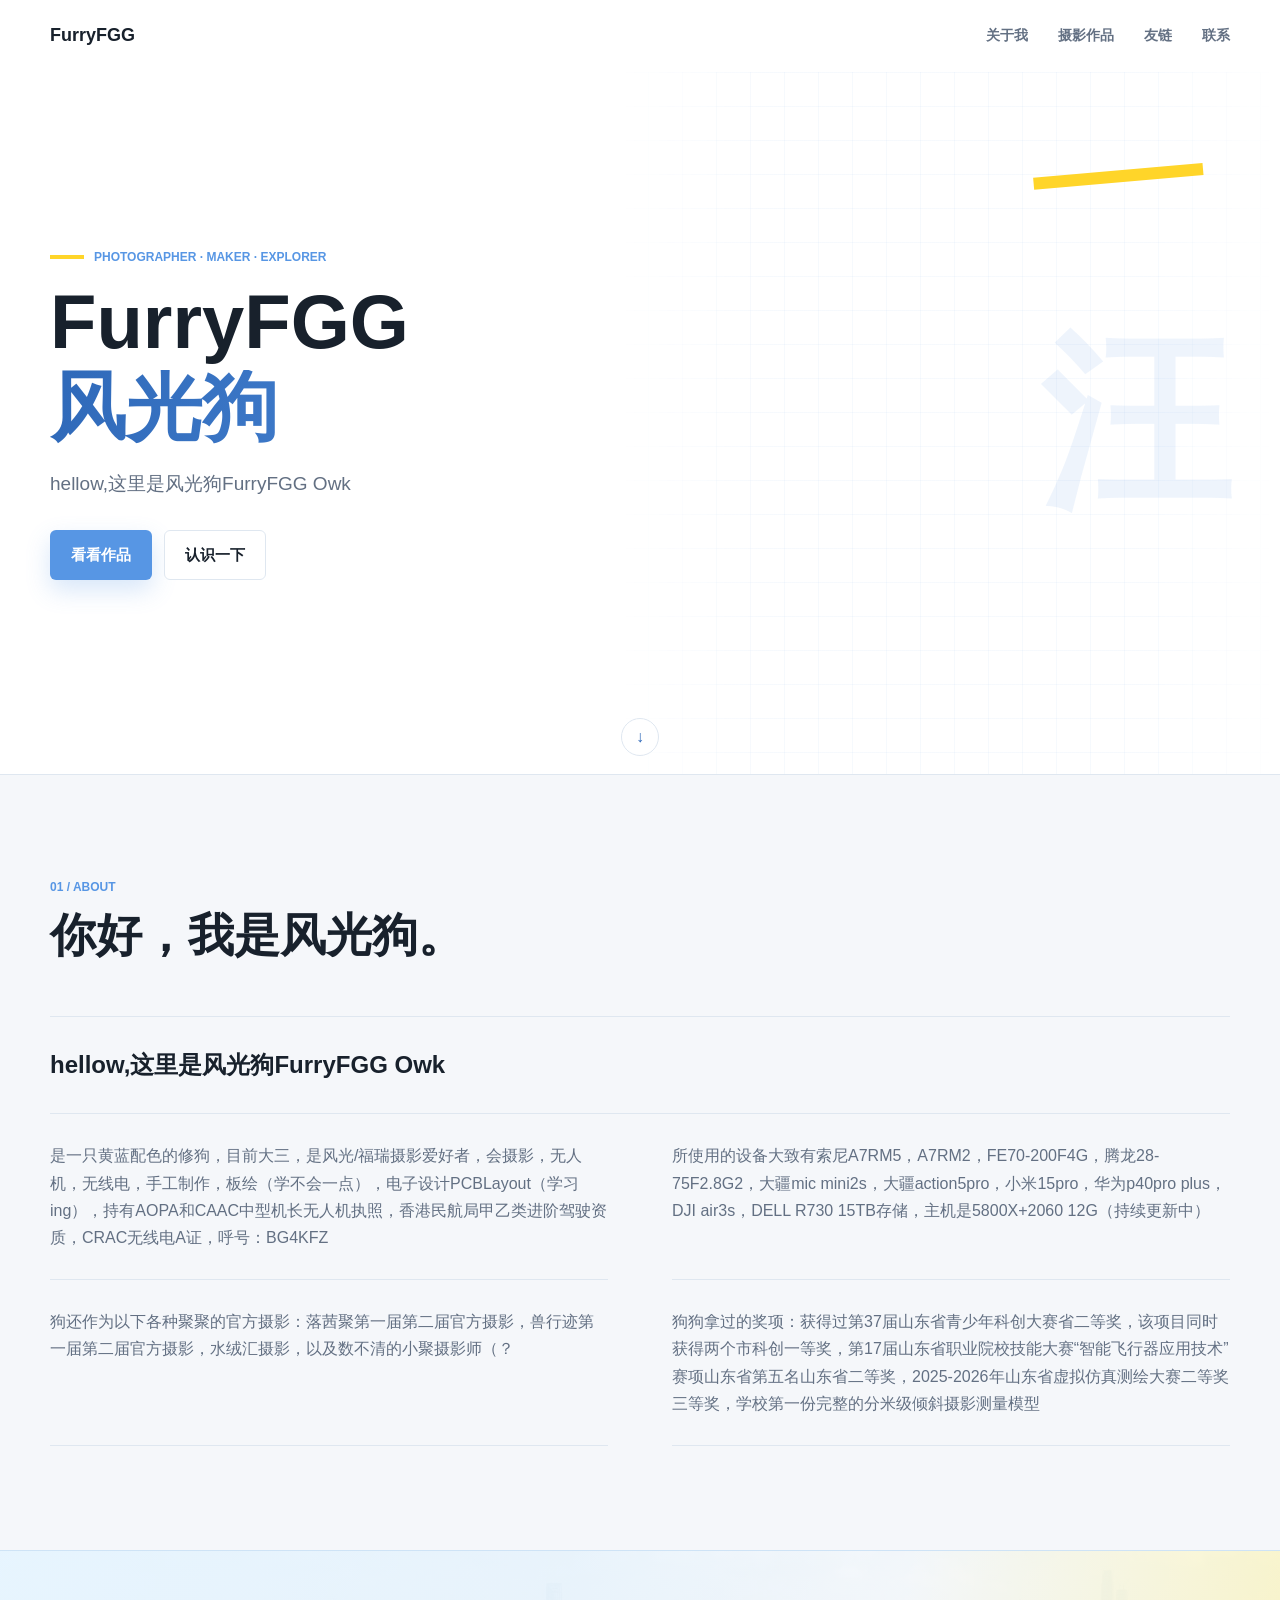
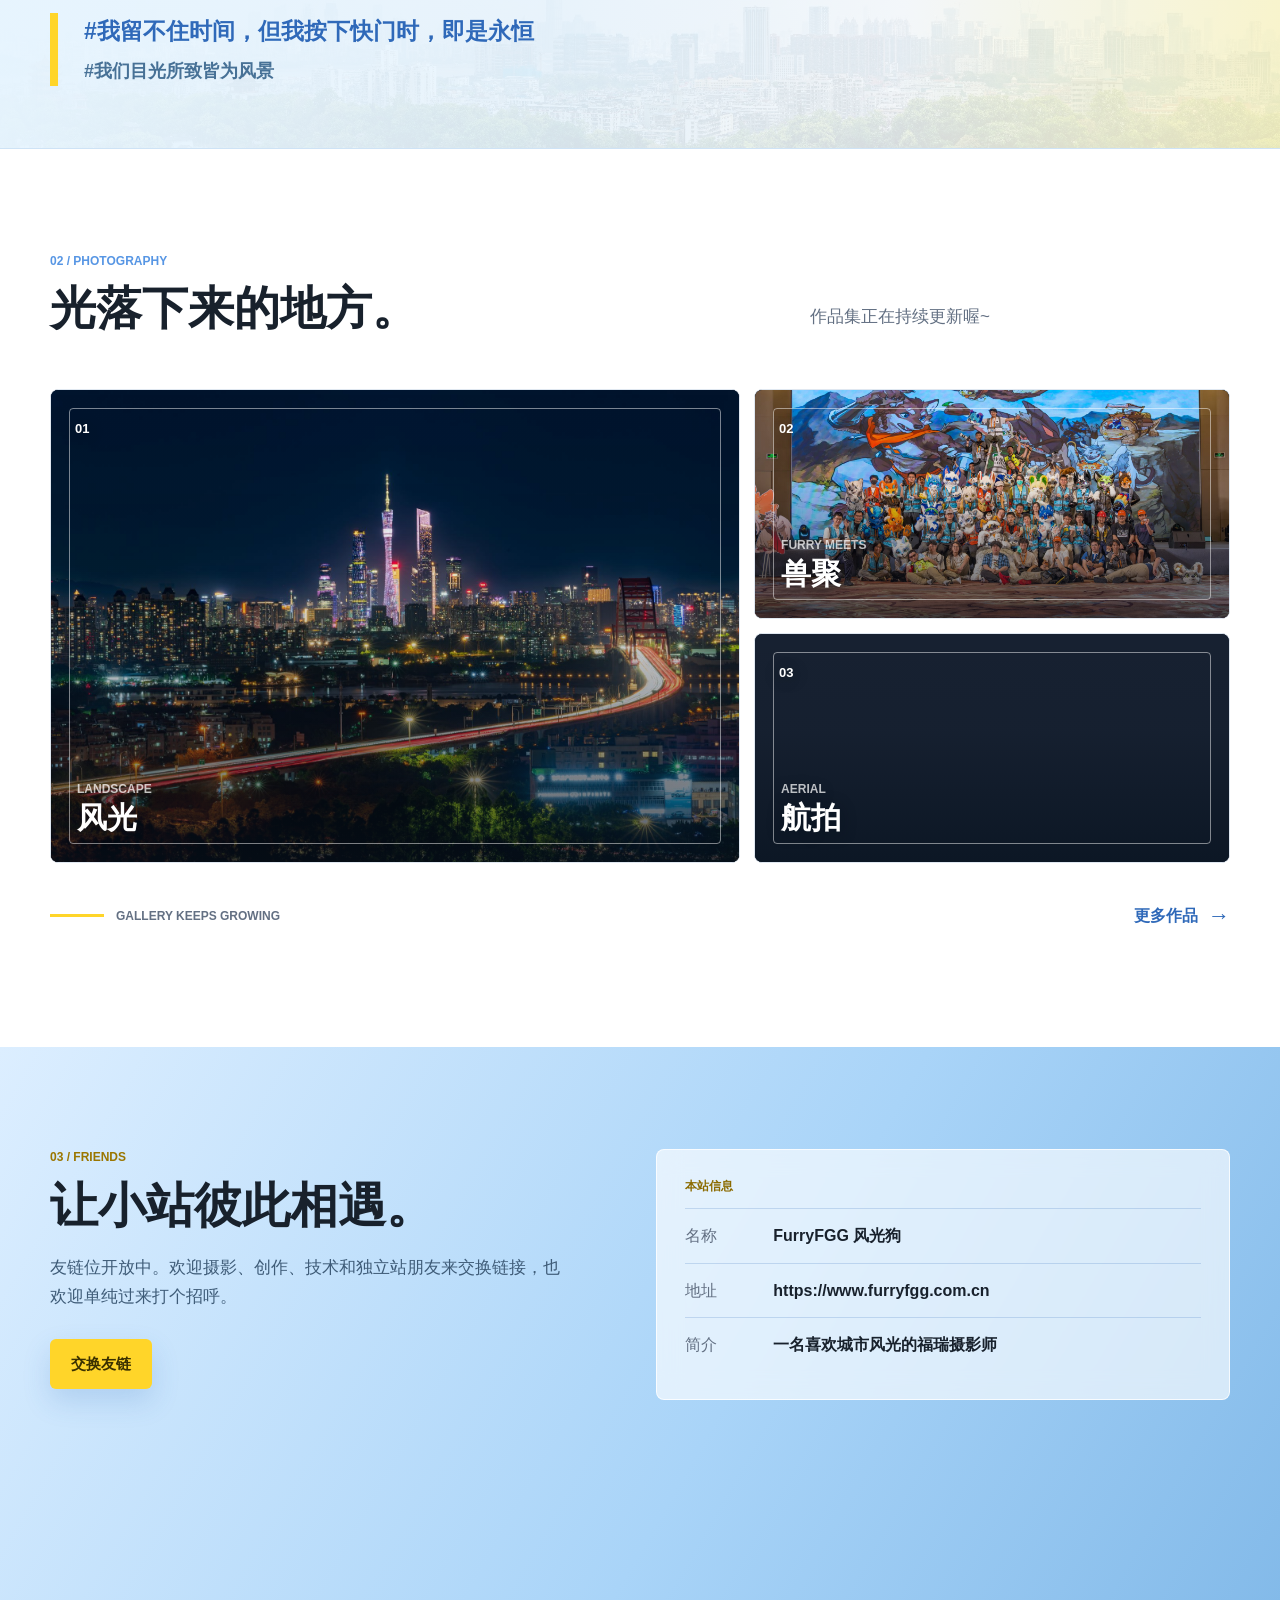
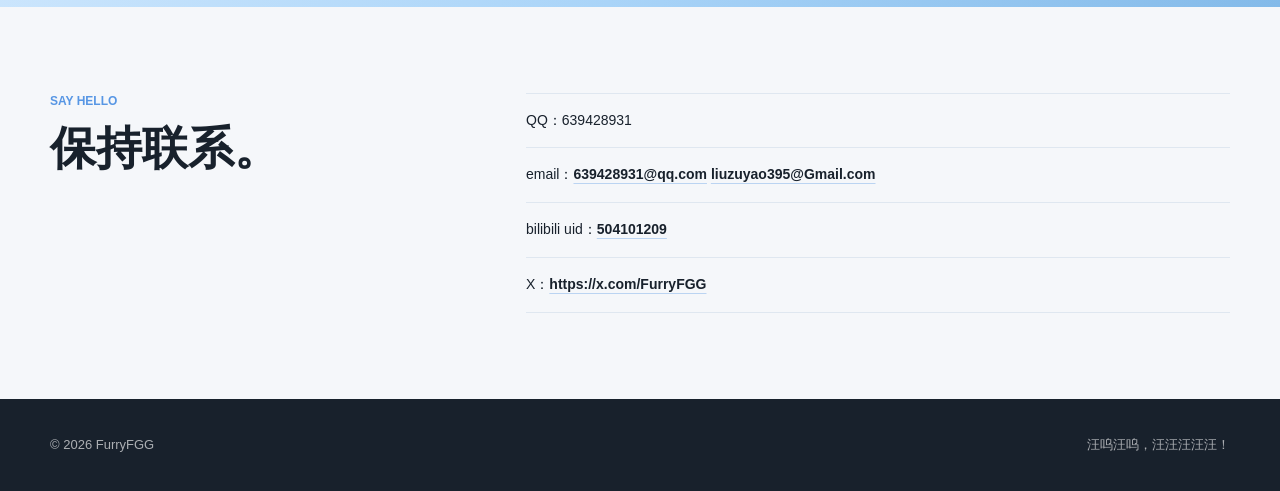
==== commit d99c6c9b: "Update portfolio and gallery navigation" ====
--- a/index.html
+++ b/index.html
@@ -18,10 +18,15 @@
     <title>FurryFGG 风光狗的个人网站 Owk</title>
     <link rel="canonical" href="https://furryfgg.com/" />
     <link rel="manifest" href="site.webmanifest" />
+    <script>document.documentElement.classList.add("has-js");</script>
     <link rel="stylesheet" href="styles.css" />
     <script src="script.js" defer></script>
   </head>
-  <body>
+  <body data-page="home">
+    <div class="page-intro" data-page-intro aria-hidden="true">
+      <p class="page-intro-mark"><span>FurryFGG</span><i></i></p>
+    </div>
+
     <a class="skip-link" href="#main">跳到主要内容</a>
 
     <header class="site-header" data-header>
@@ -68,7 +73,7 @@
               <a class="button button-secondary" href="#about">认识一下</a>
             </div>
           </div>
-          <p class="hero-watermark" aria-hidden="true">OWK</p>
+          <p class="hero-watermark" aria-hidden="true">汪</p>
         </div>
 
         <a class="scroll-cue" href="#about" aria-label="向下查看关于我">
@@ -110,35 +115,58 @@
               <p class="section-number">02 / PHOTOGRAPHY</p>
               <h2 id="photo-title">光落下来的地方。</h2>
             </div>
-            <p>作品集正在整理，第一批照片会从风光、聚会与航拍开始。</p>
-          </div>
-
-          <div class="photo-grid" aria-label="摄影作品占位">
-            <article class="photo-slot photo-slot-feature reveal">
+            <p>作品集正在持续更新喔~</p>
+          </div>
+
+          <div class="photo-grid" aria-label="摄影作品精选封面">
+            <a
+              class="photo-slot photo-slot-feature has-cover reveal"
+              href="gallery.html#album-landscape"
+              aria-label="查看风光摄影作品"
+            >
+              <span class="photo-cover photo-cover-slideshow" aria-hidden="true">
+                <img src="assets/images/home/landscape-01.jpg" alt="" loading="lazy" decoding="async" />
+                <img src="assets/images/home/landscape-02.jpg" alt="" loading="lazy" decoding="async" />
+                <img src="assets/images/home/landscape-03.jpg" alt="" loading="lazy" decoding="async" />
+              </span>
               <span class="photo-index">01</span>
               <div>
                 <p>LANDSCAPE</p>
                 <h3>风光</h3>
               </div>
-            </article>
-            <article class="photo-slot photo-slot-warm reveal">
+            </a>
+            <a
+              class="photo-slot photo-slot-warm has-cover reveal"
+              href="gallery.html#furry"
+              aria-label="查看兽聚摄影作品"
+            >
+              <span class="photo-cover" aria-hidden="true">
+                <img src="assets/images/home/furry-meet.jpg" alt="" loading="lazy" decoding="async" />
+              </span>
               <span class="photo-index">02</span>
               <div>
-                <p>GATHERINGS</p>
-                <h3>聚会</h3>
-              </div>
-            </article>
-            <article class="photo-slot photo-slot-dark reveal">
+                <p>FURRY MEETS</p>
+                <h3>兽聚</h3>
+              </div>
+            </a>
+            <a
+              class="photo-slot photo-slot-dark has-cover reveal"
+              href="gallery.html#album-aerial"
+              aria-label="查看航拍摄影作品"
+            >
+              <span class="photo-cover" aria-hidden="true">
+                <img src="assets/images/home/aerial.jpg" alt="" loading="lazy" decoding="async" />
+              </span>
               <span class="photo-index">03</span>
               <div>
                 <p>AERIAL</p>
                 <h3>航拍</h3>
               </div>
-            </article>
+            </a>
           </div>
 
           <div class="photo-footer reveal">
-            <p class="coming-note"><span></span> NEXT ROLL IS DEVELOPING</p>
+            <p class="coming-note"><span></span> GALLERY KEEPS GROWING</p>
             <a class="more-link" href="gallery.html">更多作品 <span aria-hidden="true">→</span></a>
           </div>
         </div>
@@ -167,7 +195,7 @@
               </div>
               <div>
                 <dt>地址</dt>
-                <dd>https://furryfgg.com</dd>
+                <dd>https://www.furryfgg.com.cn</dd>
               </div>
               <div>
                 <dt>简介</dt>
@@ -197,7 +225,7 @@
 
     <footer class="site-footer">
       <p>© <span data-year>2026</span> FurryFGG</p>
-      <p>Made with light, curiosity and Owk.</p>
+      <p>汪呜汪呜，汪汪汪汪汪！</p>
     </footer>
   </body>
 </html>
--- a/styles.css
+++ b/styles.css
@@ -12,6 +12,9 @@
   --header-height: 72px;
   --content-width: 1180px;
   --shadow: 0 18px 55px rgba(47, 105, 185, 0.12);
+  --ease-out: cubic-bezier(0.22, 1, 0.36, 1);
+  --scroll-progress: 0;
+  --hero-grid-y: 0px;
 }
 
 *,
@@ -28,6 +31,7 @@
 
 body {
   margin: 0;
+  overflow-x: clip;
   color: var(--ink);
   background: var(--paper);
   font-family: "Segoe UI", "PingFang SC", "Microsoft YaHei", sans-serif;
@@ -38,6 +42,75 @@
 
 body.nav-open {
   overflow: hidden;
+}
+
+.page-intro {
+  display: none;
+}
+
+.has-js .page-intro {
+  position: fixed;
+  z-index: 1000;
+  inset: 0;
+  display: grid;
+  place-items: center;
+  overflow: hidden;
+  background: linear-gradient(118deg, #dcefff 0%, #f8fbff 40%, #ffffff 65%, #fff4b5 100%);
+  pointer-events: none;
+  animation: intro-screen 2.65s var(--ease-out) forwards;
+}
+
+.has-js .page-intro::before,
+.has-js .page-intro::after {
+  position: absolute;
+  content: "";
+  pointer-events: none;
+}
+
+.has-js .page-intro::before {
+  inset: 0;
+  background: linear-gradient(100deg, transparent 10%, rgba(255, 255, 255, 0.9) 48%, transparent 86%);
+  transform: translateX(-110%);
+  animation: intro-wash 1.9s 280ms ease-in-out both;
+}
+
+.has-js .page-intro::after {
+  right: 0;
+  bottom: 0;
+  width: 36%;
+  height: 8px;
+  background: var(--yellow);
+  transform: scaleX(0);
+  transform-origin: right;
+  animation: intro-yellow-line 1.45s 340ms var(--ease-out) both;
+}
+
+.page-intro-mark {
+  position: relative;
+  z-index: 2;
+  margin: 0;
+  color: var(--blue-deep);
+  font-size: 24px;
+  font-weight: 820;
+  opacity: 0;
+  filter: blur(10px);
+  transform: translateY(12px);
+  animation: intro-mark 1.55s 180ms var(--ease-out) both;
+}
+
+.page-intro-mark span {
+  display: block;
+}
+
+.page-intro-mark i {
+  display: block;
+  width: 100%;
+  height: 3px;
+  margin-top: 8px;
+  background: linear-gradient(90deg, var(--blue), var(--yellow));
+  transform: scaleX(0);
+  transform-origin: left;
+  animation: intro-mark-line 1s 560ms var(--ease-out) both;
 }
 
 a {
@@ -85,12 +158,30 @@
   border-bottom: 1px solid transparent;
   background: rgba(255, 255, 255, 0.84);
   backdrop-filter: blur(16px);
-  transition: box-shadow 180ms ease, border-color 180ms ease;
+  transition: box-shadow 320ms ease, border-color 320ms ease, background-color 320ms ease;
+}
+
+.site-header::after {
+  position: absolute;
+  right: 0;
+  bottom: -1px;
+  left: 0;
+  height: 2px;
+  content: "";
+  background: linear-gradient(90deg, var(--blue), var(--blue-light) 72%, var(--yellow));
+  transform: scaleX(var(--scroll-progress));
+  transform-origin: left;
+  transition: transform 90ms linear;
 }
 
 .site-header.is-scrolled {
   border-color: rgba(220, 226, 234, 0.88);
+  background: rgba(255, 255, 255, 0.93);
   box-shadow: 0 8px 24px rgba(24, 33, 44, 0.06);
+}
+
+.has-js body[data-page="home"] .site-header {
+  animation: hero-element-in 900ms 1.32s var(--ease-out) both;
 }
 
 .brand {
@@ -186,6 +277,22 @@
   padding: 54px 0 80px;
 }
 
+.has-js body[data-page="home"] .hero-copy > .eyebrow {
+  animation: hero-element-in 1.05s 1.02s var(--ease-out) both;
+}
+
+.has-js body[data-page="home"] .hero-copy > h1 {
+  animation: hero-element-in 1.12s 1.16s var(--ease-out) both;
+}
+
+.has-js body[data-page="home"] .hero-copy > .hero-lead {
+  animation: hero-element-in 1.08s 1.34s var(--ease-out) both;
+}
+
+.has-js body[data-page="home"] .hero-copy > .hero-actions {
+  animation: hero-element-in 1.02s 1.49s var(--ease-out) both;
+}
+
 .eyebrow,
 .section-number,
 .photo-slot p,
@@ -210,6 +317,13 @@
   height: 4px;
   content: "";
   background: var(--yellow);
+  transform-origin: left;
+  transition: transform 500ms var(--ease-out), width 500ms var(--ease-out);
+}
+
+.hero-copy:hover .eyebrow::before {
+  width: 48px;
+  transform: scaleX(1.03);
 }
 
 .hero h1 {
@@ -234,7 +348,9 @@
   background: linear-gradient(100deg, var(--blue-deep), var(--blue), var(--blue-light));
   background-clip: text;
   -webkit-background-clip: text;
+  background-size: 180% 100%;
   font-weight: inherit;
+  animation: title-gradient 8s ease-in-out infinite alternate;
 }
 
 .hero-lead {
@@ -252,6 +368,8 @@
 }
 
 .button {
+  position: relative;
+  overflow: hidden;
   min-height: 46px;
   display: inline-flex;
   align-items: center;
@@ -261,11 +379,30 @@
   border-radius: 6px;
   font-size: 15px;
   font-weight: 750;
-  transition: transform 160ms ease, box-shadow 160ms ease, background 160ms ease;
+  isolation: isolate;
+  transition: transform 360ms var(--ease-out), box-shadow 360ms ease, background 300ms ease,
+    border-color 300ms ease;
+}
+
+.button::after {
+  position: absolute;
+  z-index: -1;
+  top: -60%;
+  bottom: -60%;
+  left: -40%;
+  width: 35%;
+  content: "";
+  background: rgba(255, 255, 255, 0.28);
+  transform: translateX(-220%) rotate(14deg);
+  transition: transform 720ms var(--ease-out);
 }
 
 .button:hover {
-  transform: translateY(-2px);
+  transform: translateY(-3px);
+}
+
+.button:hover::after {
+  transform: translateX(560%) rotate(14deg);
 }
 
 .button:focus-visible,
@@ -306,7 +443,14 @@
   font-size: 190px;
   line-height: 1;
   font-weight: 900;
+  opacity: 1;
+  filter: blur(0);
   user-select: none;
+}
+
+.has-js body[data-page="home"] .hero-watermark {
+  animation: watermark-in 1.5s 1.24s var(--ease-out) both,
+    watermark-breathe 6.5s 2.8s ease-in-out infinite;
 }
 
 .hero-grid {
@@ -316,7 +460,10 @@
   background-image: linear-gradient(rgba(87, 150, 228, 0.07) 1px, transparent 1px),
     linear-gradient(90deg, rgba(87, 150, 228, 0.07) 1px, transparent 1px);
   background-size: 34px 34px;
+  background-position: 0 var(--hero-grid-y);
   mask-image: linear-gradient(to right, transparent, #000 22%, #000 80%, transparent);
+  transition: background-position 120ms linear;
+  animation: grid-breathe 10s ease-in-out infinite alternate;
 }
 
 .hero-accent {
@@ -328,6 +475,8 @@
   height: 12px;
   background: var(--yellow);
   transform: rotate(-5deg);
+  transform-origin: right center;
+  animation: accent-breathe 5.8s ease-in-out infinite;
 }
 
 .scroll-cue {
@@ -397,6 +546,12 @@
   padding: 28px 0;
   color: var(--muted);
   border-bottom: 1px solid var(--line);
+  transition: color 320ms ease, transform 500ms var(--ease-out);
+}
+
+.about-source p:hover {
+  color: var(--ink);
+  transform: translateX(5px);
 }
 
 .about-source p:first-child {
@@ -407,10 +562,40 @@
 }
 
 .signature-band {
+  position: relative;
+  z-index: 0;
+  overflow: hidden;
   padding: 62px 24px;
   background: #e4f1fc;
   border-top: 1px solid #cee3f6;
   border-bottom: 1px solid #cee3f6;
+  isolation: isolate;
+}
+
+.signature-band::before,
+.signature-band::after {
+  position: absolute;
+  z-index: -2;
+  inset: 0;
+  content: "";
+  pointer-events: none;
+}
+
+.signature-band::before {
+  background: url("assets/images/signature-pano.jpg") center 48% / cover no-repeat;
+  opacity: 0.36;
+  filter: saturate(0.78) contrast(0.92);
+}
+
+.signature-band::after {
+  z-index: -1;
+  background: linear-gradient(
+    96deg,
+    rgba(231, 245, 255, 0.96) 0%,
+    rgba(236, 247, 255, 0.74) 44%,
+    rgba(255, 255, 255, 0.62) 70%,
+    rgba(255, 246, 190, 0.76) 100%
+  );
 }
 
 .signature-inner {
@@ -424,6 +609,13 @@
 
 .signature-inner > span {
   background: var(--yellow);
+  transform: scaleY(0);
+  transform-origin: top;
+  transition: transform 1.1s 220ms var(--ease-out);
+}
+
+.signature-band.is-visible .signature-inner > span {
+  transform: scaleY(1);
 }
 
 .signature-inner blockquote {
@@ -436,6 +628,7 @@
   font-size: 23px;
   line-height: 1.6;
   font-weight: 720;
+  transition: color 320ms ease, transform 500ms var(--ease-out);
 }
 
 .signature-inner p + p {
@@ -443,6 +636,15 @@
   color: #477196;
   font-size: 18px;
   font-weight: 650;
+}
+
+.signature-inner:hover p {
+  color: var(--blue-deep);
+  transform: translateX(4px);
+}
+
+.signature-inner:hover p + p {
+  transform: translateX(9px);
 }
 
 .photography-section {
@@ -476,6 +678,21 @@
   border: 1px solid var(--line);
   border-radius: 8px;
   background-color: var(--soft);
+  box-shadow: 0 0 0 rgba(47, 105, 185, 0);
+  text-decoration: none;
+  cursor: pointer;
+  transition: translate 520ms var(--ease-out), box-shadow 520ms ease, border-color 320ms ease;
+}
+
+.photo-slot:hover {
+  translate: 0 -7px;
+  border-color: rgba(87, 150, 228, 0.45);
+  box-shadow: 0 22px 50px rgba(47, 105, 185, 0.16);
+}
+
+.photo-slot:focus-visible {
+  outline: 3px solid rgba(87, 150, 228, 0.4);
+  outline-offset: 4px;
 }
 
 .photo-slot::before,
@@ -486,12 +703,15 @@
 }
 
 .photo-slot::before {
+  z-index: 2;
   inset: 18px;
   border: 1px solid rgba(255, 255, 255, 0.45);
   border-radius: 4px;
+  transition: inset 520ms var(--ease-out), border-color 320ms ease;
 }
 
 .photo-slot::after {
+  z-index: 1;
   right: 0;
   bottom: 0;
   width: 44%;
@@ -499,6 +719,18 @@
   background: var(--yellow);
   clip-path: polygon(100% 0, 100% 100%, 0 100%);
   opacity: 0.92;
+  transform: translate3d(0, 0, 0);
+  transition: transform 650ms var(--ease-out), opacity 320ms ease;
+}
+
+.photo-slot:hover::before {
+  inset: 14px;
+  border-color: rgba(255, 255, 255, 0.78);
+}
+
+.photo-slot:hover::after {
+  transform: translate3d(8%, 8%, 0);
+  opacity: 1;
 }
 
 .photo-slot-feature {
@@ -522,11 +754,74 @@
   background: #c9ddf1;
 }
 
+.photo-slot.has-cover {
+  color: #fff;
+  background: #172131;
+  text-shadow: 0 2px 16px rgba(4, 13, 24, 0.48);
+}
+
+.photo-slot.has-cover::before {
+  border-color: rgba(255, 255, 255, 0.48);
+}
+
+.photo-slot.has-cover::after {
+  display: none;
+}
+
+.photo-cover {
+  position: absolute;
+  z-index: 0;
+  inset: 0;
+  display: block;
+  overflow: hidden;
+  background: #172131;
+}
+
+.photo-cover::after {
+  position: absolute;
+  inset: 0;
+  content: "";
+  background: linear-gradient(to top, rgba(7, 18, 31, 0.68), rgba(7, 18, 31, 0.08) 58%, transparent);
+  pointer-events: none;
+}
+
+.photo-cover img {
+  position: absolute;
+  inset: 0;
+  width: 100%;
+  height: 100%;
+  object-fit: cover;
+  transform: scale(1.01);
+  transition: transform 1.1s var(--ease-out);
+}
+
+.photo-slot:hover .photo-cover img {
+  transform: scale(1.045);
+}
+
+.photo-cover-slideshow img {
+  opacity: 0;
+  animation: home-cover-cycle 18s ease-in-out infinite both;
+}
+
+.photo-cover-slideshow img:nth-child(2) {
+  animation-delay: -12s;
+}
+
+.photo-cover-slideshow img:nth-child(3) {
+  animation-delay: -6s;
+}
+
 .photo-slot > div {
   position: absolute;
-  z-index: 2;
+  z-index: 3;
   bottom: 26px;
   left: 26px;
+  transition: transform 560ms var(--ease-out);
+}
+
+.photo-slot:hover > div {
+  transform: translateY(-4px);
 }
 
 .photo-slot p {
@@ -541,7 +836,7 @@
 
 .photo-index {
   position: relative;
-  z-index: 2;
+  z-index: 3;
   font-size: 13px;
   font-weight: 800;
 }
@@ -575,15 +870,20 @@
   padding: 8px 0;
   color: var(--blue-deep);
   font-weight: 760;
+  transition: color 300ms ease;
 }
 
 .more-link span {
   font-size: 22px;
-  transition: transform 160ms ease;
+  transition: transform 480ms var(--ease-out);
+}
+
+.more-link:hover {
+  color: var(--blue);
 }
 
 .more-link:hover span {
-  transform: translateX(5px);
+  transform: translateX(7px);
 }
 
 .gallery-hero {
@@ -597,6 +897,34 @@
   border-bottom: 1px solid var(--line);
 }
 
+.gallery-hero::before,
+.gallery-hero::after {
+  position: absolute;
+  inset: 0;
+  content: "";
+  pointer-events: none;
+}
+
+.gallery-hero::before {
+  z-index: 0;
+  background: url("assets/images/gallery-2025-summary.jpg") center 48% / cover no-repeat;
+  opacity: 0.34;
+  filter: saturate(0.78) contrast(0.9);
+  transform: scale(1.015);
+}
+
+.gallery-hero::after {
+  z-index: 1;
+  background:
+    linear-gradient(90deg, rgba(248, 251, 255, 0.98) 0%, rgba(248, 251, 255, 0.9) 38%, rgba(255, 255, 255, 0.55) 100%),
+    linear-gradient(180deg, rgba(211, 235, 255, 0.24), rgba(255, 234, 112, 0.12));
+}
+
+.gallery-hero .hero-grid {
+  z-index: 1;
+  opacity: 0.46;
+}
+
 .gallery-hero-inner {
   position: relative;
   z-index: 2;
@@ -623,7 +951,7 @@
 }
 
 .gallery-section {
-  padding: 78px 24px 110px;
+  padding: 78px 148px 110px 24px;
 }
 
 .visually-hidden {
@@ -640,7 +968,7 @@
 .gallery-tabs {
   width: min(100%, 430px);
   display: grid;
-  grid-template-columns: repeat(2, 1fr);
+  grid-template-columns: repeat(3, minmax(0, 1fr));
   margin-bottom: 54px;
   padding: 4px;
   border: 1px solid var(--line);
@@ -657,12 +985,15 @@
   background: transparent;
   font-weight: 740;
   cursor: pointer;
+  transition: color 300ms ease, background-color 380ms ease, box-shadow 380ms ease,
+    transform 380ms var(--ease-out);
 }
 
 .gallery-tabs button[aria-selected="true"] {
   color: var(--blue-deep);
   background: var(--paper);
   box-shadow: 0 5px 16px rgba(47, 105, 185, 0.12);
+  transform: translateY(-1px);
 }
 
 .gallery-tabs button:focus-visible {
@@ -672,6 +1003,10 @@
 
 .gallery-panel[hidden] {
   display: none;
+}
+
+.gallery-panel.is-entering {
+  animation: gallery-panel-in 720ms var(--ease-out) both;
 }
 
 .gallery-panel-heading {
@@ -701,10 +1036,583 @@
   color: var(--muted);
 }
 
+.gallery-album-index {
+  display: grid;
+  grid-template-columns: 120px 1fr;
+  gap: 22px;
+  align-items: start;
+  margin-bottom: 28px;
+  padding: 16px 0;
+  border-top: 1px solid var(--line);
+  border-bottom: 1px solid var(--line);
+}
+
+.gallery-album-index > p {
+  margin: 4px 0 0;
+  color: var(--blue-deep);
+  font-size: 12px;
+  font-weight: 800;
+}
+
+.gallery-album-index ul {
+  display: flex;
+  flex-wrap: wrap;
+  gap: 10px 24px;
+  margin: 0;
+  padding: 0;
+  list-style: none;
+}
+
+.gallery-album-index li {
+  min-width: 150px;
+}
+
+.gallery-album-index li a {
+  display: grid;
+  grid-template-columns: auto auto;
+  gap: 2px 10px;
+  align-items: baseline;
+  margin: -6px -8px;
+  padding: 6px 8px;
+  color: inherit;
+  border-radius: 6px;
+  transition: color 240ms ease, background-color 240ms ease, transform 360ms var(--ease-out);
+}
+
+.gallery-album-index li a:hover {
+  color: var(--blue-deep);
+  background: #edf6ff;
+  transform: translateY(-2px);
+}
+
+.gallery-album-index li a:focus-visible {
+  outline: 3px solid rgba(87, 150, 228, 0.28);
+  outline-offset: 2px;
+}
+
+.gallery-album-index li a span {
+  grid-row: 1 / 3;
+  color: var(--blue);
+  font-size: 11px;
+  font-weight: 850;
+}
+
+.gallery-album-index li a strong {
+  font-size: 14px;
+  font-weight: 760;
+}
+
+.gallery-album-index li a small {
+  grid-column: 2;
+  color: var(--muted);
+  font-size: 11px;
+}
+
+.gallery-album {
+  padding-top: 20px;
+}
+
+.gallery-album + .gallery-album {
+  margin-top: 88px;
+  padding-top: 72px;
+  border-top: 1px solid var(--line);
+}
+
+.gallery-album-heading {
+  display: grid;
+  grid-template-columns: 1fr auto;
+  align-items: end;
+  gap: 8px 24px;
+  margin-bottom: 32px;
+}
+
+.gallery-album-heading > p {
+  margin: 0;
+}
+
+.gallery-album-heading > p:first-child {
+  grid-column: 1 / -1;
+  color: var(--blue);
+  font-size: 12px;
+  font-weight: 800;
+}
+
+.gallery-album-heading > p:last-child {
+  color: var(--muted);
+  font-size: 13px;
+}
+
+.gallery-album-heading h3 {
+  margin: 0;
+  font-size: 32px;
+  line-height: 1.16;
+}
+
+.gallery-photo-group + .gallery-photo-group {
+  margin-top: 44px;
+}
+
+.gallery-photo-group > p {
+  margin: 0 0 16px;
+  color: var(--muted);
+  font-size: 13px;
+  font-weight: 760;
+}
+
 .gallery-grid {
+  display: block;
+}
+
+.gallery-row {
+  width: 100%;
+  display: flex;
+  align-items: flex-start;
+  gap: 14px;
+}
+
+.gallery-row + .gallery-row {
+  margin-top: 14px;
+}
+
+.has-js .gallery-grid {
+  opacity: 0;
+}
+
+.has-js .gallery-grid.is-layout-ready {
+  opacity: 1;
+  transition: opacity 420ms ease;
+}
+
+.gallery-photo {
+  position: relative;
+  width: 100%;
+  overflow: hidden;
+  display: block;
+  margin: 0;
+  padding: 0;
+  color: #fff;
+  border: 1px solid var(--line);
+  border-radius: 6px;
+  background: #edf1f6;
+  box-shadow: 0 0 0 rgba(17, 31, 48, 0);
+  font: inherit;
+  text-align: left;
+  cursor: zoom-in;
+  appearance: none;
+  isolation: isolate;
+  min-width: 0;
+  scale: 1;
+  rotate: 0deg;
+  transition: translate 620ms cubic-bezier(0.16, 1, 0.3, 1),
+    scale 620ms cubic-bezier(0.16, 1, 0.3, 1), rotate 620ms cubic-bezier(0.16, 1, 0.3, 1),
+    border-color 320ms ease, box-shadow 620ms ease;
+}
+
+.gallery-photo:hover {
+  z-index: 3;
+  translate: 0 -8px;
+  scale: 1.008;
+  rotate: 0.12deg;
+  border-color: rgba(87, 150, 228, 0.5);
+  box-shadow: 0 24px 48px rgba(17, 31, 48, 0.18);
+}
+
+.gallery-photo:active {
+  translate: 0 -2px;
+  scale: 0.996;
+  rotate: 0deg;
+  transition-duration: 150ms;
+}
+
+.gallery-photo:focus-visible {
+  outline: 3px solid rgba(87, 150, 228, 0.38);
+  outline-offset: 3px;
+}
+
+.gallery-photo img {
+  width: 100%;
+  height: 100%;
+  display: block;
+  object-fit: contain;
+  -webkit-user-drag: none;
+  user-select: none;
+  transition: filter 420ms ease;
+}
+
+.gallery-photo:hover img,
+.gallery-photo:focus-visible img {
+  filter: brightness(0.9);
+}
+
+.gallery-photo-caption {
+  position: absolute;
+  z-index: 2;
+  right: 0;
+  bottom: 0;
+  left: 0;
+  display: flex;
+  flex-wrap: wrap;
+  align-items: flex-end;
+  justify-content: space-between;
+  gap: 4px 14px;
+  padding: 36px 16px 14px;
+  overflow-wrap: anywhere;
+  color: #fff;
+  background: linear-gradient(to top, rgba(7, 17, 29, 0.86), rgba(7, 17, 29, 0));
+  font-size: 13px;
+  line-height: 1.45;
+  font-weight: 680;
+  opacity: 0;
+  transform: translateY(8px);
+  transition: opacity 160ms ease 0ms, transform 160ms var(--ease-out) 0ms;
+}
+
+.gallery-photo-caption > span {
+  min-width: 0;
+}
+
+.gallery-photo-caption time {
+  flex: none;
+  color: rgba(255, 255, 255, 0.78);
+  font-size: 11px;
+  font-weight: 620;
+  white-space: nowrap;
+}
+
+@media (hover: hover) {
+  .gallery-photo:hover .gallery-photo-caption {
+    opacity: 1;
+    transform: translateY(0);
+    transition-delay: 460ms;
+  }
+}
+
+.gallery-photo:focus-visible .gallery-photo-caption {
+  opacity: 1;
+  transform: translateY(0);
+  transition-delay: 0ms;
+}
+
+.gallery-noscript {
+  margin: 20px 0;
+  color: var(--muted);
+}
+
+.gallery-floating-index {
+  position: fixed;
+  z-index: 40;
+  top: 50%;
+  right: 20px;
+  width: 112px;
+  padding: 10px;
+  color: var(--muted);
+  border: 1px solid rgba(87, 150, 228, 0.22);
+  border-radius: 8px;
+  background: rgba(255, 255, 255, 0.94);
+  box-shadow: 0 18px 48px rgba(47, 105, 185, 0.14);
+  opacity: 0;
+  pointer-events: none;
+  transform: translate(18px, -50%);
+  backdrop-filter: blur(12px);
+  transition: opacity 300ms ease, transform 480ms var(--ease-out);
+}
+
+.gallery-floating-index.is-visible {
+  opacity: 1;
+  pointer-events: auto;
+  transform: translate(0, -50%);
+}
+
+.gallery-floating-index > p {
+  margin: 0 4px 8px;
+  color: var(--blue-deep);
+  font-size: 11px;
+  font-weight: 820;
+}
+
+.gallery-floating-index > p::after {
+  width: 28px;
+  height: 3px;
+  display: block;
+  margin-top: 6px;
+  content: "";
+  background: var(--yellow);
+}
+
+.gallery-floating-index [data-floating-index-panel] {
   display: grid;
-  grid-template-columns: repeat(3, minmax(0, 1fr));
-  gap: 14px;
+  gap: 4px;
+}
+
+.gallery-floating-index [hidden] {
+  display: none;
+}
+
+.gallery-floating-index a,
+.gallery-floating-top {
+  min-height: 34px;
+  display: flex;
+  align-items: center;
+  padding: 6px 8px;
+  color: var(--muted);
+  border: 0;
+  border-radius: 5px;
+  background: transparent;
+  font-family: inherit;
+  font-size: 12px;
+  line-height: 1.25;
+  font-weight: 720;
+  text-align: left;
+  cursor: pointer;
+  transition: color 220ms ease, background-color 220ms ease, transform 360ms var(--ease-out);
+}
+
+.gallery-floating-index a:hover,
+.gallery-floating-top:hover {
+  color: var(--blue-deep);
+  background: #edf6ff;
+  transform: translateX(-3px);
+}
+
+.gallery-floating-index a:focus-visible,
+.gallery-floating-top:focus-visible {
+  outline: 3px solid rgba(87, 150, 228, 0.32);
+  outline-offset: 2px;
+}
+
+.gallery-floating-short {
+  display: none;
+}
+
+.gallery-floating-top {
+  width: 100%;
+  min-height: 46px;
+  margin-top: 8px;
+  padding-top: 9px;
+  border-top: 1px solid var(--line);
+  border-radius: 0 0 5px 5px;
+  font-size: 11px;
+  line-height: 1.4;
+}
+
+body.lightbox-open .gallery-floating-index {
+  opacity: 0;
+  pointer-events: none;
+}
+
+body.lightbox-open {
+  overflow: hidden;
+}
+
+.photo-lightbox {
+  position: fixed;
+  inset: 0;
+  width: 100vw;
+  max-width: none;
+  height: 100dvh;
+  max-height: none;
+  margin: 0;
+  padding: 0;
+  overflow: hidden;
+  color: var(--ink);
+  border: 0;
+  background:
+    linear-gradient(rgba(87, 150, 228, 0.07) 1px, transparent 1px),
+    linear-gradient(90deg, rgba(87, 150, 228, 0.07) 1px, transparent 1px),
+    linear-gradient(118deg, #e7f4ff 0%, #fbfdff 54%, #fff8cf 100%);
+  background-size: 34px 34px, 34px 34px, auto;
+}
+
+.photo-lightbox[open] {
+  display: grid;
+  place-items: center;
+  animation: lightbox-shell-in 380ms ease both;
+}
+
+.photo-lightbox::backdrop {
+  background: rgba(22, 45, 72, 0.58);
+  backdrop-filter: blur(10px);
+}
+
+.photo-lightbox-media {
+  position: relative;
+  max-width: calc(100vw - 140px);
+  max-height: calc(100dvh - 96px);
+  display: block;
+  padding: 5px;
+  overflow: hidden;
+  color: #fff;
+  border: 1px solid rgba(87, 150, 228, 0.42);
+  border-radius: 6px;
+  background: #07111d;
+  box-shadow: 0 28px 80px rgba(47, 105, 185, 0.28), 0 0 0 8px rgba(255, 255, 255, 0.76);
+  line-height: 0;
+  cursor: zoom-out;
+  animation: lightbox-photo-in 680ms var(--ease-out) both;
+}
+
+.photo-lightbox-media img {
+  width: auto;
+  max-width: calc(100vw - 150px);
+  height: auto;
+  max-height: calc(100dvh - 106px);
+  display: block;
+  border-radius: 3px;
+  object-fit: contain;
+  -webkit-user-drag: none;
+  user-select: none;
+}
+
+.photo-lightbox-media.is-switching img,
+.photo-lightbox-media.is-switching .photo-lightbox-name {
+  will-change: opacity, filter, transform;
+}
+
+.photo-lightbox-brand {
+  position: absolute;
+  z-index: 4;
+  top: 24px;
+  left: 28px;
+  display: flex;
+  align-items: center;
+  gap: 12px;
+  color: var(--ink);
+  font-size: 15px;
+}
+
+.photo-lightbox-brand strong {
+  font-weight: 850;
+}
+
+.photo-lightbox-brand span {
+  width: 42px;
+  height: 4px;
+  background: var(--yellow);
+}
+
+.photo-lightbox-counter {
+  position: absolute;
+  z-index: 4;
+  top: 22px;
+  right: 86px;
+  margin: 0;
+  color: var(--blue-deep);
+  font-size: 13px;
+  line-height: 42px;
+  font-weight: 800;
+}
+
+.photo-lightbox-name {
+  position: absolute;
+  z-index: 2;
+  right: 0;
+  bottom: 0;
+  left: 0;
+  padding: 62px 22px 18px;
+  overflow-wrap: anywhere;
+  color: #fff;
+  background: linear-gradient(to top, rgba(2, 8, 15, 0.86), transparent);
+  font-size: 14px;
+  line-height: 1.45;
+  font-weight: 650;
+  text-align: left;
+  pointer-events: none;
+}
+
+.photo-lightbox-name time {
+  margin-left: 12px;
+  color: rgba(255, 255, 255, 0.76);
+  font-size: 12px;
+  font-weight: 600;
+  white-space: nowrap;
+}
+
+.photo-lightbox-nav,
+.photo-lightbox-close {
+  position: absolute;
+  z-index: 4;
+  display: grid;
+  place-items: center;
+  padding: 0;
+  color: var(--blue-deep);
+  border: 1px solid rgba(87, 150, 228, 0.32);
+  border-radius: 6px;
+  background: rgba(255, 255, 255, 0.9);
+  box-shadow: 0 12px 34px rgba(47, 105, 185, 0.16);
+  cursor: pointer;
+  transition: color 220ms ease, background-color 220ms ease, border-color 220ms ease,
+    transform 300ms var(--ease-out), box-shadow 300ms ease;
+  animation: lightbox-control-in 560ms 140ms var(--ease-out) both;
+}
+
+.photo-lightbox-nav {
+  top: 50%;
+  width: 48px;
+  height: 48px;
+  font-size: 24px;
+  transform: translateY(-50%);
+}
+
+.photo-lightbox-prev {
+  left: 22px;
+}
+
+.photo-lightbox-next {
+  right: 22px;
+}
+
+.photo-lightbox-close {
+  top: 18px;
+  right: 20px;
+  width: 42px;
+  height: 42px;
+  font-size: 26px;
+}
+
+.photo-lightbox-nav:hover,
+.photo-lightbox-close:hover {
+  color: var(--ink);
+  border-color: var(--yellow-deep);
+  background: var(--yellow);
+  box-shadow: 0 16px 40px rgba(47, 105, 185, 0.22);
+}
+
+.photo-lightbox-nav:focus-visible,
+.photo-lightbox-close:focus-visible,
+.photo-lightbox-media:focus-visible {
+  outline: 3px solid rgba(87, 150, 228, 0.4);
+  outline-offset: 3px;
+}
+
+@keyframes lightbox-shell-in {
+  from {
+    opacity: 0;
+  }
+  to {
+    opacity: 1;
+  }
+}
+
+@keyframes lightbox-photo-in {
+  from {
+    opacity: 0;
+    filter: blur(8px);
+    transform: translateY(26px) scale(0.965);
+  }
+  to {
+    opacity: 1;
+    filter: blur(0);
+    transform: translateY(0) scale(1);
+  }
+}
+
+@keyframes lightbox-control-in {
+  from {
+    opacity: 0;
+  }
+  to {
+    opacity: 1;
+  }
 }
 
 .gallery-placeholder {
@@ -715,6 +1623,14 @@
   border: 1px solid var(--line);
   border-radius: 8px;
   background: #f0f3f7;
+  box-shadow: 0 0 0 rgba(47, 105, 185, 0);
+  transition: translate 520ms var(--ease-out), box-shadow 520ms ease, border-color 320ms ease;
+}
+
+.gallery-placeholder:hover {
+  translate: 0 -6px;
+  border-color: rgba(87, 150, 228, 0.48);
+  box-shadow: 0 20px 42px rgba(47, 105, 185, 0.14);
 }
 
 .gallery-placeholder::after {
@@ -726,6 +1642,12 @@
   content: "";
   border: 18px solid rgba(255, 255, 255, 0.42);
   transform: rotate(18deg);
+  transition: transform 720ms var(--ease-out), border-color 360ms ease;
+}
+
+.gallery-placeholder:hover::after {
+  border-color: rgba(255, 255, 255, 0.68);
+  transform: translate(-9%, -7%) rotate(28deg);
 }
 
 .gallery-placeholder-blue {
@@ -754,6 +1676,11 @@
   margin: 0;
   font-size: 19px;
   font-weight: 760;
+  transition: transform 520ms var(--ease-out);
+}
+
+.gallery-placeholder:hover p {
+  transform: translateY(-4px);
 }
 
 .friends-section {
@@ -813,6 +1740,15 @@
   border-radius: 8px;
   background: rgba(255, 255, 255, 0.64);
   backdrop-filter: blur(12px);
+  box-shadow: 0 0 0 rgba(47, 105, 185, 0);
+  transition: translate 520ms var(--ease-out), background-color 400ms ease,
+    box-shadow 520ms ease;
+}
+
+.friend-info:hover {
+  translate: 0 -5px;
+  background: rgba(255, 255, 255, 0.74);
+  box-shadow: 0 20px 46px rgba(47, 105, 185, 0.14);
 }
 
 .friend-info-label {
@@ -895,15 +1831,174 @@
   margin: 0;
 }
 
-.reveal {
+.has-js .reveal {
   opacity: 0;
-  transform: translateY(24px);
-  transition: opacity 620ms ease, transform 620ms cubic-bezier(0.22, 1, 0.36, 1);
-}
-
-.reveal.is-visible {
+  filter: blur(7px);
+  transform: translate3d(0, 34px, 0) scale(0.992);
+  transition: opacity 880ms ease, filter 880ms ease, transform 980ms var(--ease-out);
+  transition-delay: var(--reveal-delay, 0ms);
+  will-change: opacity, filter, transform;
+}
+
+.has-js .reveal.is-visible {
   opacity: 1;
-  transform: translateY(0);
+  filter: blur(0);
+  transform: translate3d(0, 0, 0) scale(1);
+  will-change: auto;
+}
+
+@keyframes intro-screen {
+  0%,
+  54% {
+    opacity: 1;
+    visibility: visible;
+  }
+  100% {
+    opacity: 0;
+    visibility: hidden;
+  }
+}
+
+@keyframes intro-wash {
+  0% {
+    opacity: 0;
+    transform: translateX(-110%);
+  }
+  24% {
+    opacity: 1;
+  }
+  100% {
+    opacity: 0.35;
+    transform: translateX(110%);
+  }
+}
+
+@keyframes intro-yellow-line {
+  0% {
+    transform: scaleX(0);
+  }
+  52% {
+    transform: scaleX(1);
+  }
+  100% {
+    transform: scaleX(0.18);
+  }
+}
+
+@keyframes intro-mark {
+  0% {
+    opacity: 0;
+    filter: blur(10px);
+    transform: translateY(12px);
+  }
+  42%,
+  75% {
+    opacity: 1;
+    filter: blur(0);
+    transform: translateY(0);
+  }
+  100% {
+    opacity: 0;
+    filter: blur(2px);
+    transform: translateY(-7px);
+  }
+}
+
+@keyframes intro-mark-line {
+  to {
+    transform: scaleX(1);
+  }
+}
+
+@keyframes hero-element-in {
+  from {
+    opacity: 0;
+    filter: blur(10px);
+    transform: translateY(26px);
+  }
+  to {
+    opacity: 1;
+    filter: blur(0);
+    transform: translateY(0);
+  }
+}
+
+@keyframes title-gradient {
+  from {
+    background-position: 0% 50%;
+  }
+  to {
+    background-position: 100% 50%;
+  }
+}
+
+@keyframes watermark-in {
+  from {
+    opacity: 0;
+    filter: blur(18px);
+  }
+  to {
+    opacity: 1;
+    filter: blur(0);
+  }
+}
+
+@keyframes watermark-breathe {
+  0%,
+  100% {
+    opacity: 0.72;
+  }
+  50% {
+    opacity: 1;
+  }
+}
+
+@keyframes grid-breathe {
+  from {
+    opacity: 0.48;
+    background-size: 34px 34px;
+  }
+  to {
+    opacity: 0.76;
+    background-size: 38px 38px;
+  }
+}
+
+@keyframes accent-breathe {
+  0%,
+  100% {
+    transform: rotate(-5deg) scaleX(0.84);
+  }
+  50% {
+    transform: rotate(-5deg) scaleX(1);
+  }
+}
+
+@keyframes gallery-panel-in {
+  from {
+    opacity: 0;
+    filter: blur(7px);
+    transform: translateY(18px);
+  }
+  to {
+    opacity: 1;
+    filter: blur(0);
+    transform: translateY(0);
+  }
+}
+
+@keyframes home-cover-cycle {
+  0%,
+  28% {
+    opacity: 1;
+  }
+  34%,
+  94% {
+    opacity: 0;
+  }
+  100% {
+    opacity: 1;
+  }
 }
 
 @keyframes cue-bounce {
@@ -1115,15 +2210,62 @@
   }
 
   .gallery-section {
-    padding: 60px 18px 82px;
+    padding: 60px 66px 82px 18px;
   }
 
   .gallery-tabs {
     margin-bottom: 42px;
   }
 
-  .gallery-grid {
-    grid-template-columns: repeat(2, minmax(0, 1fr));
+  .gallery-floating-index {
+    right: 8px;
+    width: 48px;
+    padding: 6px;
+    border-color: rgba(87, 150, 228, 0.2);
+    box-shadow: 0 12px 30px rgba(47, 105, 185, 0.12);
+  }
+
+  .gallery-floating-index > p {
+    margin: 2px 0 7px;
+    font-size: 10px;
+    text-align: center;
+  }
+
+  .gallery-floating-index > p::after {
+    width: 20px;
+    height: 2px;
+    margin: 5px auto 0;
+  }
+
+  .gallery-floating-index a,
+  .gallery-floating-top {
+    min-height: 40px;
+    justify-content: center;
+    padding: 5px 2px;
+    font-size: 11px;
+    text-align: center;
+  }
+
+  .gallery-floating-index a:hover,
+  .gallery-floating-top:hover {
+    transform: translateY(-2px);
+  }
+
+  .gallery-floating-label {
+    display: none;
+  }
+
+  .gallery-floating-short {
+    display: inline;
+  }
+
+  .gallery-floating-top {
+    min-height: 54px;
+    margin-top: 7px;
+    padding: 8px 3px 4px;
+    font-size: 10px;
+    line-height: 1.35;
+    text-align: center;
   }
 
   .friends-section,
@@ -1198,8 +2340,50 @@
     font-size: 32px;
   }
 
-  .gallery-grid {
+  .gallery-album-index {
     grid-template-columns: 1fr;
+    gap: 12px;
+  }
+
+  .gallery-album + .gallery-album {
+    margin-top: 64px;
+    padding-top: 52px;
+  }
+
+  .gallery-album-heading {
+    grid-template-columns: 1fr;
+  }
+
+  .photo-lightbox-media,
+  .photo-lightbox-media img {
+    max-width: calc(100vw - 24px);
+    max-height: calc(100dvh - 130px);
+  }
+
+  .photo-lightbox-brand {
+    top: 18px;
+    left: 16px;
+  }
+
+  .photo-lightbox-counter {
+    top: 15px;
+    right: 72px;
+  }
+
+  .photo-lightbox-nav {
+    top: auto;
+    bottom: 18px;
+    width: 44px;
+    height: 44px;
+    transform: none;
+  }
+
+  .photo-lightbox-prev {
+    left: calc(50% - 54px);
+  }
+
+  .photo-lightbox-next {
+    right: calc(50% - 54px);
   }
 
   .section-heading h2,
@@ -1221,6 +2405,25 @@
 @media (prefers-reduced-motion: reduce) {
   html {
     scroll-behavior: auto;
+  }
+
+  .page-intro {
+    display: none !important;
+  }
+
+  .has-js .reveal {
+    opacity: 1;
+    filter: none;
+    transform: none;
+  }
+
+  .photo-cover-slideshow img {
+    opacity: 0;
+    animation: none !important;
+  }
+
+  .photo-cover-slideshow img:first-child {
+    opacity: 1;
   }
 
   *,
@@ -1232,3 +2435,10 @@
     transition-duration: 0.01ms !important;
   }
 }
+
+@media (hover: none) {
+  .gallery-photo-caption {
+    opacity: 1;
+    transform: none;
+  }
+}
